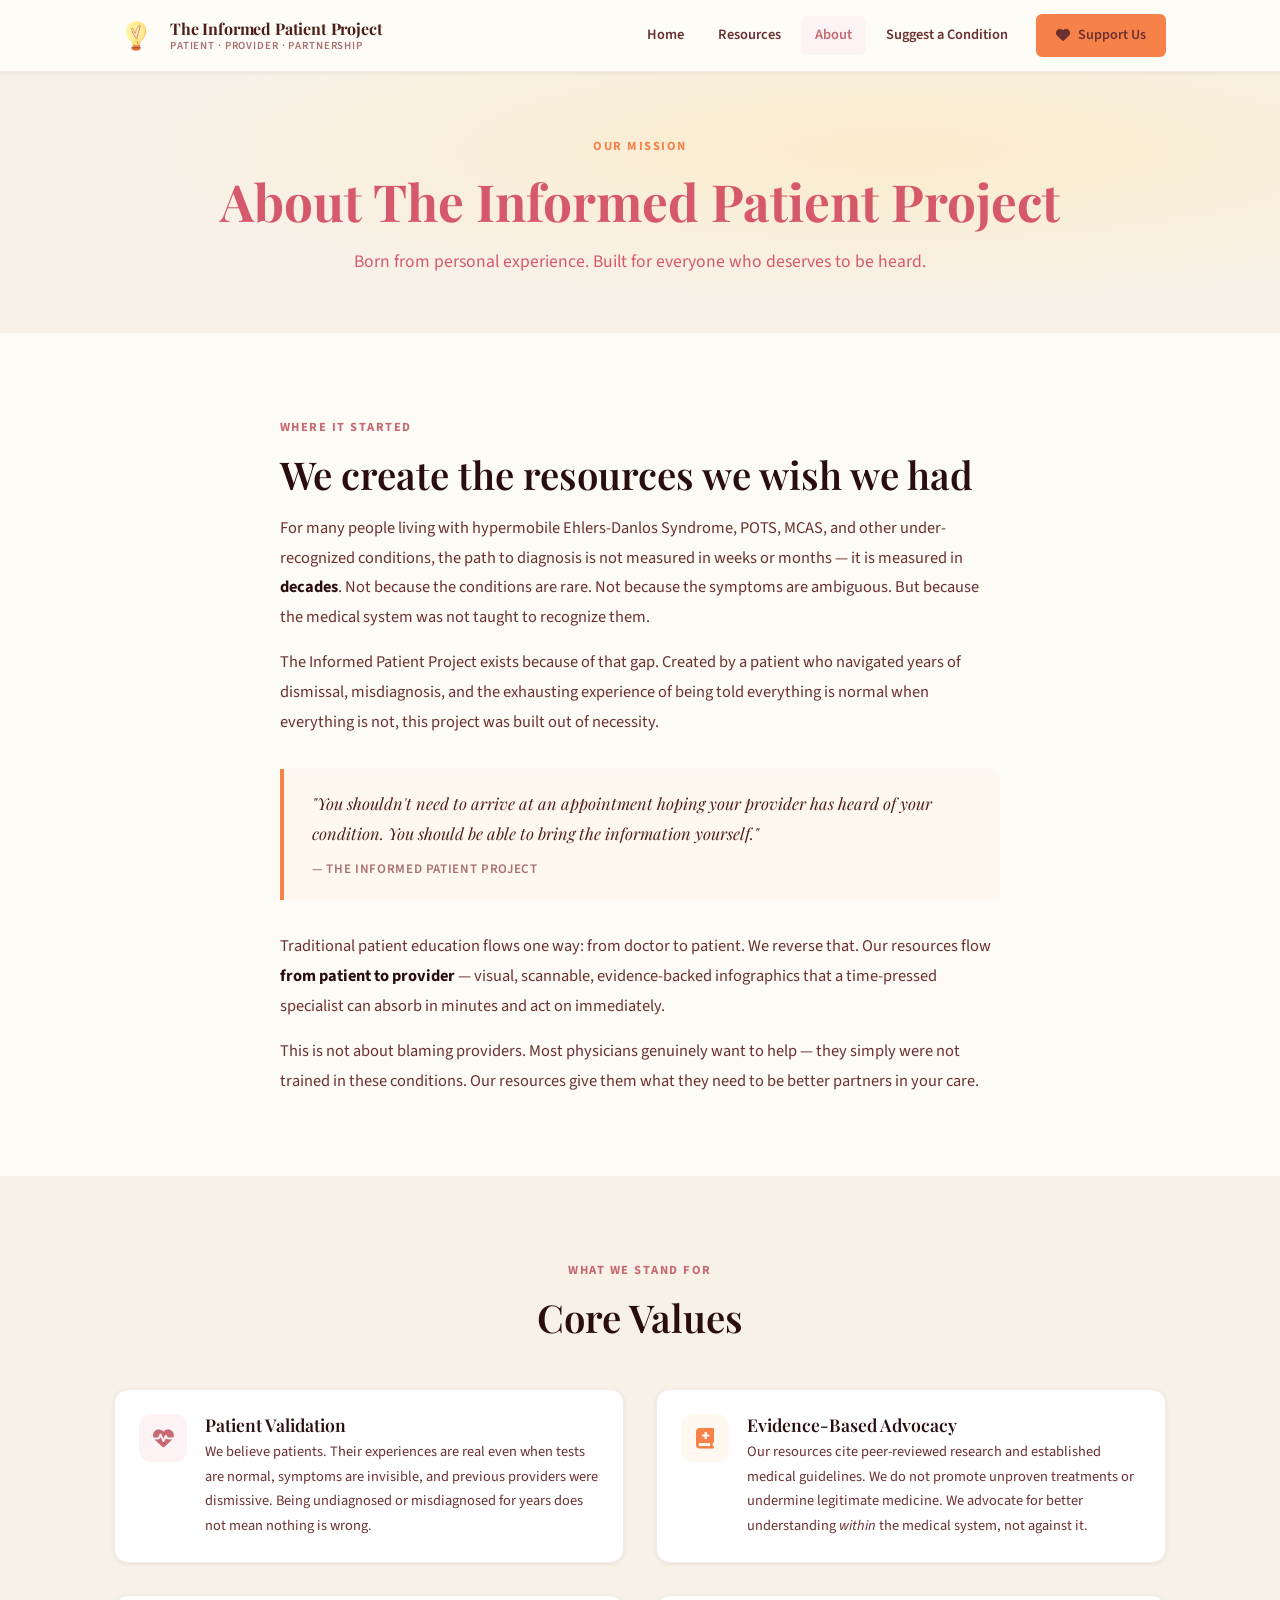
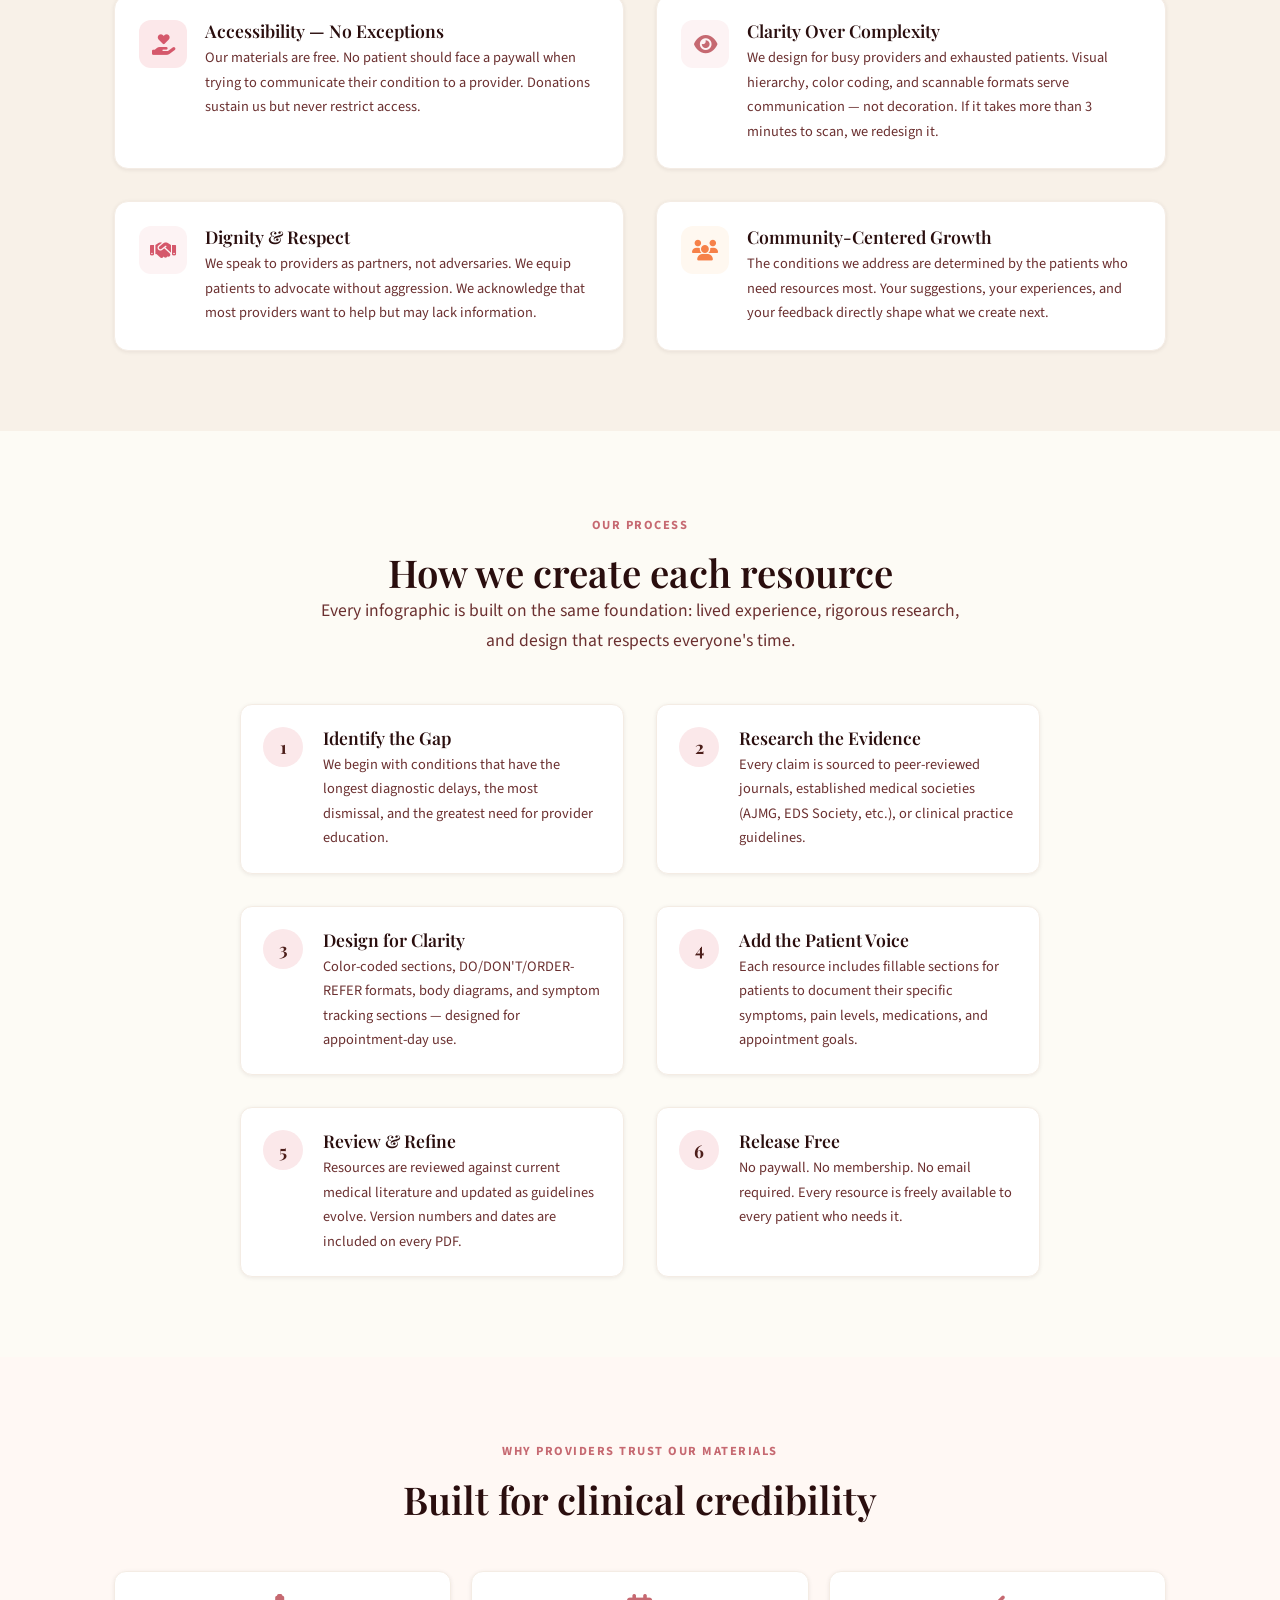
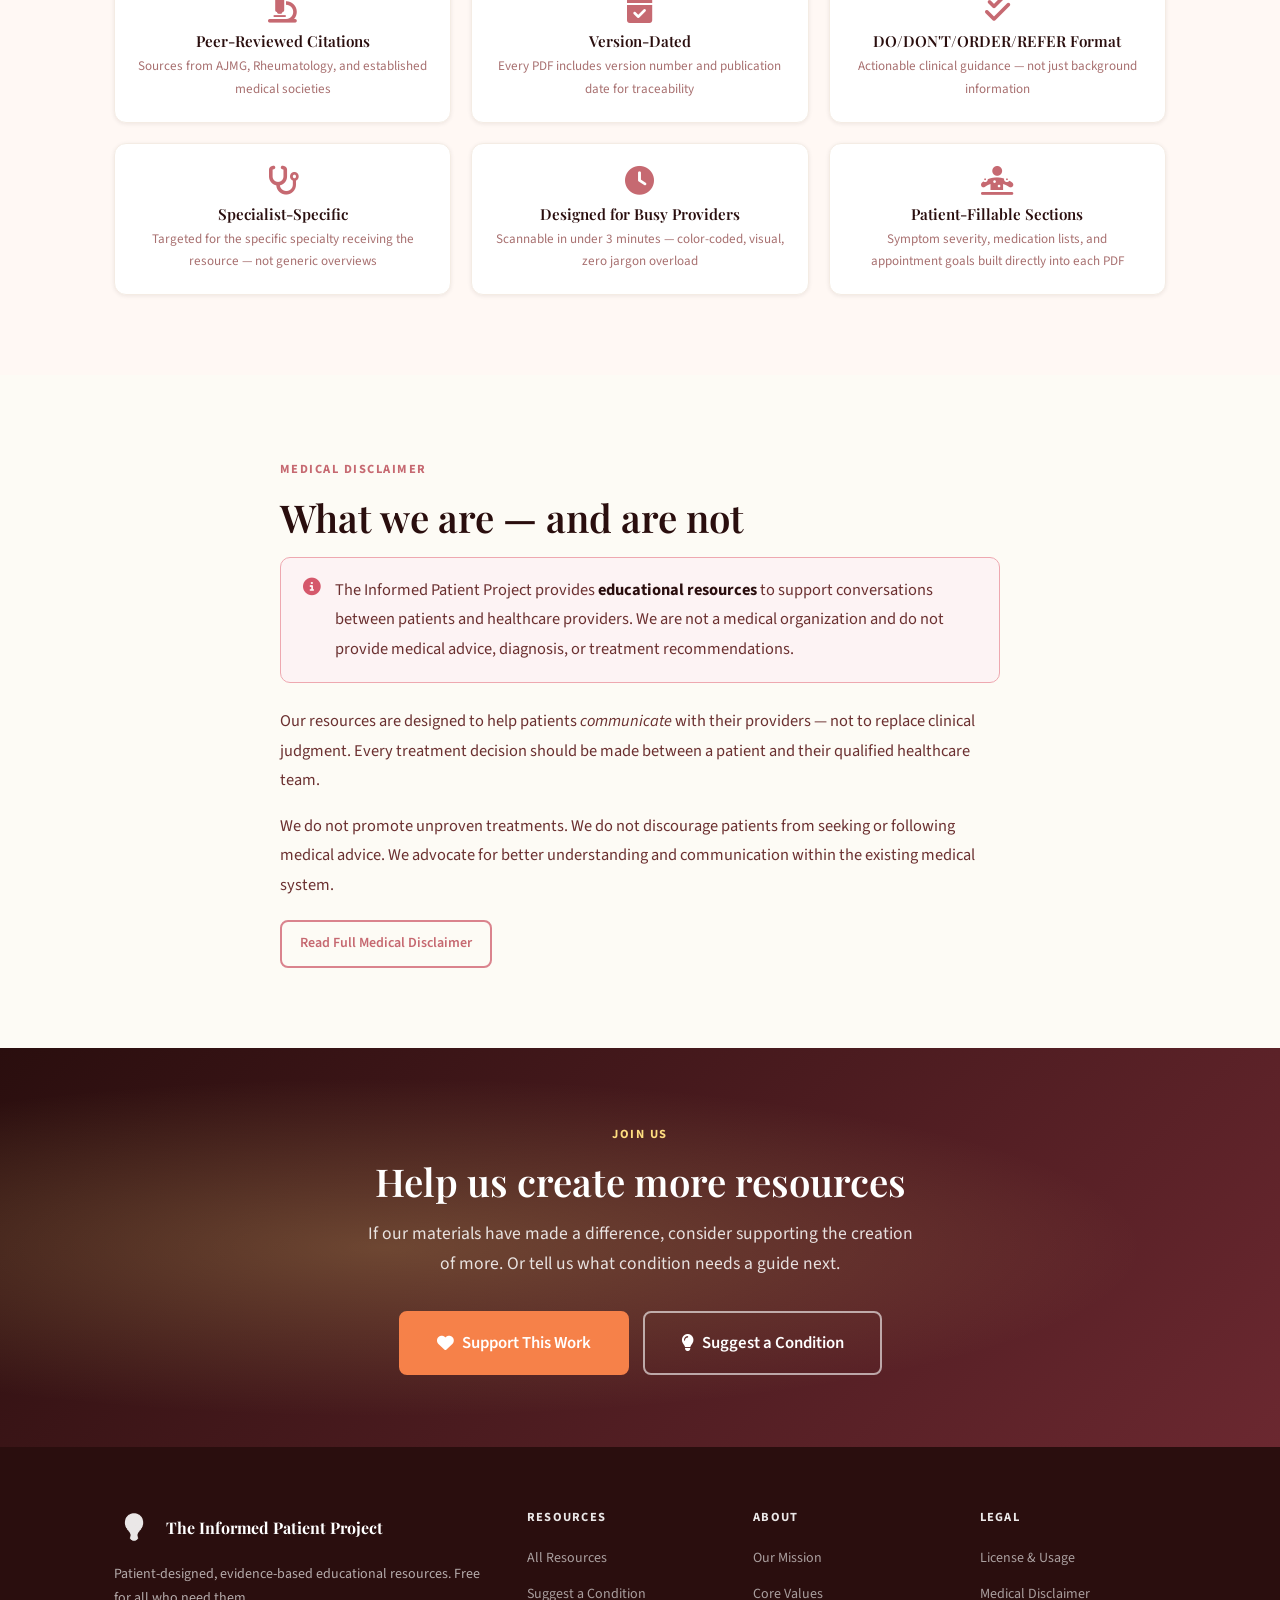
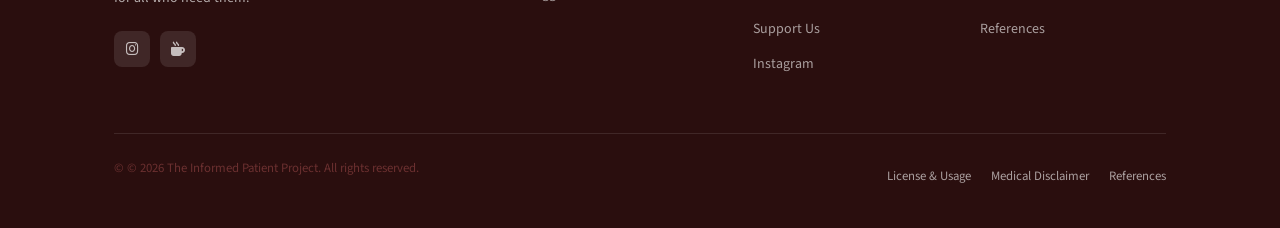
==== about.html @ 481efada "Update about.html" ====
<!DOCTYPE html>
<html lang="en">
<head>
  <meta charset="UTF-8">
  <meta name="viewport" content="width=device-width, initial-scale=1.0">
  <meta name="description" content="The Informed Patient Project was born from personal experience with medical gaslighting. Learn our mission, values, and how we create evidence-based patient advocacy resources.">
  <title>About — The Informed Patient Project</title>
  <link rel="icon" type="image/png" href="assets/images/logo.png">
  <link rel="stylesheet" href="assets/css/style.css">
  <link rel="stylesheet" href="https://cdnjs.cloudflare.com/ajax/libs/font-awesome/6.5.0/css/all.min.css">
  <style>
    .about-story {
      max-width: 720px;
      margin: 0 auto;
    }
    .about-story h2 { margin-bottom: 16px; }
    .about-story h3 {
      font-size: 1.3rem;
      color: var(--teal-700);
      margin: 36px 0 10px;
      font-family: var(--font-heading);
    }
    .about-story p { font-size: 1.025rem; line-height: 1.8; }

    .process-step {
      display: flex;
      gap: 20px;
      align-items: flex-start;
      padding: 22px;
      background: white;
      border-radius: 12px;
      border: 1px solid var(--border-soft);
      box-shadow: var(--shadow-sm);
    }
    .process-num {
      width: 40px;
      height: 40px;
      border-radius: 50%;
      background: var(--teal-100);
      color: var(--teal-700);
      font-weight: 700;
      font-family: var(--font-heading);
      font-size: 1.1rem;
      display: flex;
      align-items: center;
      justify-content: center;
      flex-shrink: 0;
    }
    .process-step h4 { margin-bottom: 4px; }
    .process-step p  { font-size: 0.9rem; margin: 0; }

    .credential-grid {
      display: grid;
      grid-template-columns: repeat(3, 1fr);
      gap: 20px;
    }
    .credential-item {
      background: white;
      border-radius: 12px;
      padding: 22px;
      border: 1px solid var(--border-soft);
      box-shadow: var(--shadow-sm);
      text-align: center;
    }
    .credential-item i {
      font-size: 1.8rem;
      color: var(--teal-500);
      margin-bottom: 10px;
    }
    .credential-item h4 { font-size: 0.95rem; margin-bottom: 4px; }
    .credential-item p  { font-size: 0.82rem; color: var(--text-light); margin: 0; }

    @media (max-width: 640px) {
      .credential-grid { grid-template-columns: 1fr 1fr; }
    }
  </style>
</head>
<body>

  <a href="#main" class="skip-link">Skip to main content</a>

  <nav class="nav" aria-label="Main navigation">
    <div class="nav-inner">
      <a href="index.html" class="nav-logo" aria-label="The Informed Patient Project — Home">
        <img src="assets/images/logo.png" alt="Informed Patient Project logo">
        <div class="nav-logo-text">
          <span class="nav-logo-title">The Informed Patient Project</span>
          <span class="nav-logo-sub">Patient · Provider · Partnership</span>
        </div>
      </a>
      <button class="nav-toggle" id="navToggle" aria-label="Toggle navigation" aria-expanded="false">
        <span></span><span></span><span></span>
      </button>
      <div class="nav-links" id="navLinks">
        <a href="index.html">Home</a>
        <a href="resources.html">Resources</a>
        <a href="about.html">About</a>
        <a href="suggest.html">Suggest a Condition</a>
        <a href="support.html" class="btn btn-warm btn-sm">
          <i class="fa-solid fa-heart"></i> Support Us
        </a>
      </div>
    </div>
  </nav>

  <main id="main">

    <!-- ── Page Hero ──────────────────────────────────────── -->
    <div class="page-hero">
      <div class="container">
        <span class="eyebrow" style="color:var(--amber-light)">Our Mission</span>
        <h1>About The Informed Patient Project</h1>
        <p>Born from personal experience. Built for everyone who deserves to be heard.</p>
      </div>
    </div>

    <!-- ── Origin Story ───────────────────────────────────── -->
    <section class="section" aria-labelledby="story-heading">
      <div class="container">
        <div class="about-story">
          <span class="eyebrow">Where It Started</span>
          <h2 id="story-heading">We create the resources we wish we had</h2>
          <p>
            For many people living with hypermobile Ehlers-Danlos Syndrome, POTS, MCAS, and other
            under-recognized conditions, the path to diagnosis is not measured in weeks or months —
            it is measured in <strong>decades</strong>. Not because the conditions are rare.
            Not because the symptoms are ambiguous. But because the medical system was not taught
            to recognize them.
          </p>
          <p>
            The Informed Patient Project exists because of that gap. Created by a patient who
            navigated years of dismissal, misdiagnosis, and the exhausting experience of
            being told everything is normal when everything is not, this project was built out
            of necessity.
          </p>

          <div class="pull-quote">
            <p>"You shouldn't need to arrive at an appointment hoping your provider has heard of your condition. You should be able to bring the information yourself."</p>
            <cite>— The Informed Patient Project</cite>
          </div>

          <p>
            Traditional patient education flows one way: from doctor to patient. We reverse that.
            Our resources flow <strong>from patient to provider</strong> — visual, scannable,
            evidence-backed infographics that a time-pressed specialist can absorb in minutes
            and act on immediately.
          </p>
          <p>
            This is not about blaming providers. Most physicians genuinely want to help —
            they simply were not trained in these conditions. Our resources give them what
            they need to be better partners in your care.
          </p>
        </div>
      </div>
    </section>

    <!-- ── Core Values ────────────────────────────────────── -->
    <section class="section section-alt" id="values" aria-labelledby="values-heading">
      <div class="container">
        <div class="section-header">
          <span class="eyebrow">What We Stand For</span>
          <h2 id="values-heading">Core Values</h2>
        </div>
        <div class="grid-2">
          <div class="value-item reveal">
            <div class="value-icon">
              <i class="fa-solid fa-heart-pulse" style="color:var(--teal-500)"></i>
            </div>
            <div>
              <h4>Patient Validation</h4>
              <p>We believe patients. Their experiences are real even when tests are normal, symptoms are invisible, and previous providers were dismissive. Being undiagnosed or misdiagnosed for years does not mean nothing is wrong.</p>
            </div>
          </div>
          <div class="value-item reveal">
            <div class="value-icon amber">
              <i class="fa-solid fa-book-medical" style="color:var(--amber)"></i>
            </div>
            <div>
              <h4>Evidence-Based Advocacy</h4>
              <p>Our resources cite peer-reviewed research and established medical guidelines. We do not promote unproven treatments or undermine legitimate medicine. We advocate for better understanding <em>within</em> the medical system, not against it.</p>
            </div>
          </div>
          <div class="value-item reveal">
            <div class="value-icon coral">
              <i class="fa-solid fa-hand-holding-heart" style="color:var(--coral)"></i>
            </div>
            <div>
              <h4>Accessibility — No Exceptions</h4>
              <p>Our materials are free. No patient should face a paywall when trying to communicate their condition to a provider. Donations sustain us but never restrict access.</p>
            </div>
          </div>
          <div class="value-item reveal">
            <div class="value-icon">
              <i class="fa-solid fa-eye" style="color:var(--teal-500)"></i>
            </div>
            <div>
              <h4>Clarity Over Complexity</h4>
              <p>We design for busy providers and exhausted patients. Visual hierarchy, color coding, and scannable formats serve communication — not decoration. If it takes more than 3 minutes to scan, we redesign it.</p>
            </div>
          </div>
          <div class="value-item reveal">
            <div class="value-icon blue">
              <i class="fa-solid fa-handshake" style="color:var(--blue-500)"></i>
            </div>
            <div>
              <h4>Dignity &amp; Respect</h4>
              <p>We speak to providers as partners, not adversaries. We equip patients to advocate without aggression. We acknowledge that most providers want to help but may lack information.</p>
            </div>
          </div>
          <div class="value-item reveal">
            <div class="value-icon amber">
              <i class="fa-solid fa-users" style="color:var(--amber)"></i>
            </div>
            <div>
              <h4>Community-Centered Growth</h4>
              <p>The conditions we address are determined by the patients who need resources most. Your suggestions, your experiences, and your feedback directly shape what we create next.</p>
            </div>
          </div>
        </div>
      </div>
    </section>

    <!-- ── How We Create ──────────────────────────────────── -->
    <section class="section" id="how-we-create" aria-labelledby="process-heading">
      <div class="container">
        <div class="section-header">
          <span class="eyebrow">Our Process</span>
          <h2 id="process-heading">How we create each resource</h2>
          <p>Every infographic is built on the same foundation: lived experience, rigorous research, and design that respects everyone's time.</p>
        </div>
        <div class="grid-2" style="max-width:800px; margin:0 auto;">
          <div class="process-step reveal">
            <div class="process-num">1</div>
            <div>
              <h4>Identify the Gap</h4>
              <p>We begin with conditions that have the longest diagnostic delays, the most dismissal, and the greatest need for provider education.</p>
            </div>
          </div>
          <div class="process-step reveal">
            <div class="process-num">2</div>
            <div>
              <h4>Research the Evidence</h4>
              <p>Every claim is sourced to peer-reviewed journals, established medical societies (AJMG, EDS Society, etc.), or clinical practice guidelines.</p>
            </div>
          </div>
          <div class="process-step reveal">
            <div class="process-num">3</div>
            <div>
              <h4>Design for Clarity</h4>
              <p>Color-coded sections, DO/DON'T/ORDER-REFER formats, body diagrams, and symptom tracking sections — designed for appointment-day use.</p>
            </div>
          </div>
          <div class="process-step reveal">
            <div class="process-num">4</div>
            <div>
              <h4>Add the Patient Voice</h4>
              <p>Each resource includes fillable sections for patients to document their specific symptoms, pain levels, medications, and appointment goals.</p>
            </div>
          </div>
          <div class="process-step reveal">
            <div class="process-num">5</div>
            <div>
              <h4>Review &amp; Refine</h4>
              <p>Resources are reviewed against current medical literature and updated as guidelines evolve. Version numbers and dates are included on every PDF.</p>
            </div>
          </div>
          <div class="process-step reveal">
            <div class="process-num">6</div>
            <div>
              <h4>Release Free</h4>
              <p>No paywall. No membership. No email required. Every resource is freely available to every patient who needs it.</p>
            </div>
          </div>
        </div>
      </div>
    </section>

    <!-- ── Credential Strip ───────────────────────────────── -->
    <section class="section section-teal" aria-labelledby="credentials-heading">
      <div class="container">
        <div class="section-header">
          <span class="eyebrow">Why Providers Trust Our Materials</span>
          <h2 id="credentials-heading">Built for clinical credibility</h2>
        </div>
        <div class="credential-grid">
          <div class="credential-item reveal">
            <i class="fa-solid fa-microscope"></i>
            <h4>Peer-Reviewed Citations</h4>
            <p>Sources from AJMG, Rheumatology, and established medical societies</p>
          </div>
          <div class="credential-item reveal">
            <i class="fa-solid fa-calendar-check"></i>
            <h4>Version-Dated</h4>
            <p>Every PDF includes version number and publication date for traceability</p>
          </div>
          <div class="credential-item reveal">
            <i class="fa-solid fa-check-double"></i>
            <h4>DO/DON'T/ORDER/REFER Format</h4>
            <p>Actionable clinical guidance — not just background information</p>
          </div>
          <div class="credential-item reveal">
            <i class="fa-solid fa-stethoscope"></i>
            <h4>Specialist-Specific</h4>
            <p>Targeted for the specific specialty receiving the resource — not generic overviews</p>
          </div>
          <div class="credential-item reveal">
            <i class="fa-solid fa-clock"></i>
            <h4>Designed for Busy Providers</h4>
            <p>Scannable in under 3 minutes — color-coded, visual, zero jargon overload</p>
          </div>
          <div class="credential-item reveal">
            <i class="fa-solid fa-person-dots-from-line"></i>
            <h4>Patient-Fillable Sections</h4>
            <p>Symptom severity, medication lists, and appointment goals built directly into each PDF</p>
          </div>
        </div>
      </div>
    </section>

    <!-- ── What We Are Not ────────────────────────────────── -->
    <section class="section" aria-labelledby="disclaimer-heading">
      <div class="container">
        <div class="about-story">
          <span class="eyebrow">Medical Disclaimer</span>
          <h2 id="disclaimer-heading">What we are — and are not</h2>
          <div class="info-box teal" style="margin-bottom:24px;">
            <i class="fa-solid fa-circle-info"></i>
            <p>The Informed Patient Project provides <strong>educational resources</strong> to support conversations between patients and healthcare providers. We are not a medical organization and do not provide medical advice, diagnosis, or treatment recommendations.</p>
          </div>
          <p>Our resources are designed to help patients <em>communicate</em> with their providers — not to replace clinical judgment. Every treatment decision should be made between a patient and their qualified healthcare team.</p>
          <p>We do not promote unproven treatments. We do not discourage patients from seeking or following medical advice. We advocate for better understanding and communication within the existing medical system.</p>
          <p style="margin-top: 20px;">
            <a href="license.html#disclaimer" class="btn btn-secondary btn-sm">Read Full Medical Disclaimer</a>
          </p>
        </div>
      </div>
    </section>

    <!-- ── CTA ────────────────────────────────────────────── -->
    <section class="cta-banner" aria-labelledby="about-cta-heading">
      <div class="container">
        <span class="eyebrow" style="color:var(--amber-light)">Join Us</span>
        <h2 id="about-cta-heading">Help us create more resources</h2>
        <p>If our materials have made a difference, consider supporting the creation of more. Or tell us what condition needs a guide next.</p>
        <div class="cta-btns">
          <a href="support.html" class="btn btn-warm btn-lg">
            <i class="fa-solid fa-heart"></i> Support This Work
          </a>
          <a href="suggest.html" class="btn btn-ghost btn-lg">
            <i class="fa-solid fa-lightbulb"></i> Suggest a Condition
          </a>
        </div>
      </div>
    </section>

  </main>

  <footer class="footer">
    <div class="container">
      <div class="footer-grid">
        <div class="footer-brand">
          <div class="footer-logo">
            <img src="assets/images/logo.png" alt="Informed Patient Project logo">
            <span class="footer-logo-text">The Informed Patient Project</span>
          </div>
          <p>Patient-designed, evidence-based educational resources. Free for all who need them.</p>
          <div class="footer-social">
            <a href="https://instagram.com/informedpatientproject" target="_blank" rel="noopener noreferrer" aria-label="Instagram"><i class="fa-brands fa-instagram"></i></a>
            <a href="https://ko-fi.com/informedpatientproject" target="_blank" rel="noopener noreferrer" aria-label="Ko-fi"><i class="fa-solid fa-mug-hot"></i></a>
          </div>
        </div>
        <div class="footer-col">
          <h5>Resources</h5>
          <ul>
            <li><a href="resources.html">All Resources</a></li>
            <li><a href="suggest.html">Suggest a Condition</a></li>
          </ul>
        </div>
        <div class="footer-col">
          <h5>About</h5>
          <ul>
            <li><a href="about.html">Our Mission</a></li>
            <li><a href="about.html#values">Core Values</a></li>
            <li><a href="support.html">Support Us</a></li>
            <li><a href="https://instagram.com/informedpatientproject">Instagram</a></li>
          </ul>
        </div>
        <div class="footer-col">
          <h5>Legal</h5>
          <ul>
            <li><a href="license.html">License &amp; Usage</a></li>
            <li><a href="license.html#disclaimer">Medical Disclaimer</a></li>
          <li><a href="references.html">References</a></li>
          </ul>
        </div>
      </div>
      <div class="footer-bottom">
        <p>&copy; © 2026 The Informed Patient Project. All rights reserved.</p>
        <div class="footer-bottom-links">
          <a href="license.html">License &amp; Usage</a>
          <a href="license.html#disclaimer">Medical Disclaimer</a>
        <a href="references.html">References</a>
        </div>
      </div>
    </div>
  </footer>

  <script>document.getElementById('year').textContent = new Date().getFullYear();</script>
  <script src="assets/js/main.js"></script>
</body>
</html>
---- assets/css/style.css ----
/* ============================================================
   THE INFORMED PATIENT PROJECT — Main Stylesheet
   Color System: Warm Rose · Gold · Orange — all from logo
   ============================================================ */

/* ── Google Fonts ─────────────────────────────────────────── */
@import url('https://fonts.googleapis.com/css2?family=Playfair+Display:ital,wght@0,400;0,600;0,700;1,400&family=Lato:wght@300;400;700&family=Source+Sans+3:wght@300;400;600&display=swap');

/* ── CSS Custom Properties ────────────────────────────────── */
:root {
  /* Dark anchor — deep warm maroon-brown (hero, footer, stats) */
  --teal-900: #2a0e0e;
  --teal-700: #4d1e1a;
  --teal-500: #c66971;   /* rose — primary interactive */
  --teal-400: #da838d;   /* rose mid */
  --teal-200: #f0bfc4;
  --teal-100: #fbe8ea;
  --teal-50:  #fdf3f4;

  /* Rose/Coral scale (logo heart — primary brand) */
  --blue-700: #c66971;
  --blue-500: #d5586b;
  --blue-200: #eea8b0;
  --blue-100: #fbe8ea;
  --blue-50:  #fdf3f4;

  /* Gold / Orange (logo bulb & base) */
  --amber:       #f68149;   /* warm orange — bold CTA */
  --amber-light: #ffde80;   /* bright gold glow */
  --coral:       #d5586b;   /* rose — secondary accent */
  --coral-light: #db949a;   /* soft rose */

  /* Neutrals — warm gold-tinted */
  --cream:       #fdfbf5;
  --warm-gray:   #f8f1e8;
  --border:      #ecddd4;
  --border-soft: #f4ece4;

  /* Text — warm deep burgundy-brown */
  --text-dark:   #2a0e0e;
  --text-medium: #6b3030;
  --text-light:  #a87070;
  --text-white:  #ffffff;

  /* Typography */
  --font-heading: 'Playfair Display', Georgia, serif;
  --font-body:    'Source Sans 3', 'Lato', system-ui, sans-serif;

  /* Spacing */
  --nav-height: 72px;
  --section-pad: 80px;
  --card-radius: 14px;
  --btn-radius:  8px;

  /* Shadows — warm rose-tinted */
  --shadow-sm: 0 1px 4px rgba(42,14,14,0.08);
  --shadow-md: 0 4px 16px rgba(42,14,14,0.11);
  --shadow-lg: 0 8px 32px rgba(42,14,14,0.16);

  /* Transitions */
  --trans: 0.2s ease;
}

/* ── Reset & Base ─────────────────────────────────────────── */
*, *::before, *::after { box-sizing: border-box; margin: 0; padding: 0; }

html { scroll-behavior: smooth; font-size: 16px; }

body {
  font-family: var(--font-body);
  background: var(--cream);
  color: var(--text-dark);
  line-height: 1.7;
  -webkit-font-smoothing: antialiased;
}

img { max-width: 100%; display: block; }
a  { color: var(--teal-500); text-decoration: none; transition: color var(--trans); }
a:hover { color: var(--teal-700); }

ul, ol { list-style: none; }

/* ── Typography ───────────────────────────────────────────── */
h1, h2, h3, h4 {
  font-family: var(--font-heading);
  color: var(--text-dark);
  line-height: 1.25;
}
h1 { font-size: clamp(2rem, 5vw, 3.2rem); font-weight: 700; }
h2 { font-size: clamp(1.6rem, 3.5vw, 2.4rem); font-weight: 600; }
h3 { font-size: clamp(1.2rem, 2.5vw, 1.6rem); font-weight: 600; }
h4 { font-size: 1.1rem; font-weight: 600; }

p { margin-bottom: 1rem; color: var(--text-medium); }
p:last-child { margin-bottom: 0; }

strong { color: var(--text-dark); font-weight: 700; }

/* ── Layout Helpers ───────────────────────────────────────── */
.container {
  max-width: 1100px;
  margin: 0 auto;
  padding: 0 24px;
}

.section { padding: var(--section-pad) 0; }
.section-alt { background: var(--warm-gray); }
.section-teal { background: #fff8f4; }

.section-header {
  text-align: center;
  max-width: 640px;
  margin: 0 auto 48px;
}
.section-header p { font-size: 1.1rem; }

.grid-2 { display: grid; grid-template-columns: 1fr 1fr; gap: 32px; }
.grid-3 { display: grid; grid-template-columns: repeat(3, 1fr); gap: 28px; }
.grid-4 { display: grid; grid-template-columns: repeat(4, 1fr); gap: 24px; }

/* ── Eyebrow Labels ───────────────────────────────────────── */
.eyebrow {
  display: inline-block;
  font-size: 0.78rem;
  font-weight: 700;
  letter-spacing: 0.12em;
  text-transform: uppercase;
  color: #c66971;
  margin-bottom: 12px;
}
.eyebrow-coral { color: var(--coral); }

/* ── Buttons ──────────────────────────────────────────────── */
.btn {
  display: inline-flex;
  align-items: center;
  gap: 8px;
  padding: 13px 28px;
  border-radius: var(--btn-radius);
  font-family: var(--font-body);
  font-size: 0.95rem;
  font-weight: 600;
  cursor: pointer;
  border: 2px solid transparent;
  transition: all var(--trans);
  text-decoration: none;
  white-space: nowrap;
}

.btn-primary {
  background: #c66971;
  color: var(--text-white);
  border-color: #c66971;
}
.btn-primary:hover {
  background: #b05560;
  border-color: #b05560;
  color: var(--text-white);
  transform: translateY(-1px);
  box-shadow: var(--shadow-md);
}

.btn-secondary {
  background: transparent;
  color: #c66971;
  border-color: #da838d;
}
.btn-secondary:hover {
  background: #fdf3f4;
  color: #b05560;
  border-color: #c66971;
}

.btn-warm {
  background: #f68149;
  color: var(--text-white);
  border-color: #f68149;
}
.btn-warm:hover {
  background: #e06a30;
  border-color: #e06a30;
  color: var(--text-white);
  transform: translateY(-1px);
  box-shadow: var(--shadow-md);
}

.btn-coral {
  background: var(--coral);
  color: var(--text-white);
  border-color: var(--coral);
}
.btn-coral:hover {
  background: #b06870;
  border-color: #b06870;
  color: var(--text-white);
  transform: translateY(-1px);
}

.btn-ghost {
  background: transparent;
  color: var(--text-white);
  border-color: rgba(255,255,255,0.6);
}
.btn-ghost:hover {
  background: rgba(255,255,255,0.15);
  border-color: white;
  color: white;
}

.btn-outline-white {
  background: white;
  color: var(--teal-700);
  border-color: white;
}
.btn-outline-white:hover {
  background: var(--teal-50);
  color: var(--teal-900);
}

.btn-sm { padding: 9px 18px; font-size: 0.875rem; }
.btn-lg { padding: 16px 36px; font-size: 1.05rem; }

/* ── Navigation ───────────────────────────────────────────── */
.nav {
  position: sticky;
  top: 0;
  z-index: 100;
  background: rgba(253, 252, 247, 0.96);
  backdrop-filter: blur(12px);
  border-bottom: 1px solid var(--border-soft);
  box-shadow: var(--shadow-sm);
  height: var(--nav-height);
}

.nav-inner {
  display: flex;
  align-items: center;
  justify-content: space-between;
  height: 100%;
  max-width: 1100px;
  margin: 0 auto;
  padding: 0 24px;
}

.nav-logo {
  display: flex;
  align-items: center;
  gap: 12px;
  text-decoration: none;
}
.nav-logo img {
  height: 44px;
  width: auto;
}
.nav-logo-text {
  display: flex;
  flex-direction: column;
  line-height: 1.2;
}
.nav-logo-title {
  font-family: var(--font-heading);
  font-size: 1rem;
  font-weight: 700;
  color: #4d1e1a;
  letter-spacing: -0.01em;
}
.nav-logo-sub {
  font-size: 0.68rem;
  font-weight: 600;
  letter-spacing: 0.08em;
  text-transform: uppercase;
  color: var(--text-light);
}

.nav-links {
  display: flex;
  align-items: center;
  gap: 6px;
}
.nav-links a {
  padding: 7px 14px;
  border-radius: 6px;
  font-size: 0.9rem;
  font-weight: 600;
  color: var(--text-medium);
  transition: all var(--trans);
}
.nav-links a:hover,
.nav-links a.active {
  color: #c66971;
  background: #fdf3f4;
}
.nav-links .btn {
  margin-left: 8px;
  padding: 8px 18px;
  font-size: 0.875rem;
}

.nav-toggle {
  display: none;
  flex-direction: column;
  gap: 5px;
  cursor: pointer;
  padding: 6px;
  border: none;
  background: none;
}
.nav-toggle span {
  display: block;
  width: 24px;
  height: 2px;
  background: var(--text-dark);
  border-radius: 2px;
  transition: all var(--trans);
}

/* ── Hero ─────────────────────────────────────────────────── */
.hero {
  background: linear-gradient(135deg, #2a0e0e 0%, #4d1e1a 45%, #7a2e28 100%);
  position: relative;
  overflow: hidden;
  padding: 100px 0 90px;
  color: white;
}

.hero::before {
  content: '';
  position: absolute;
  inset: 0;
  background:
    radial-gradient(ellipse at 78% 18%, rgba(255,222,128,0.30) 0%, transparent 52%),
    radial-gradient(ellipse at 15% 78%, rgba(246,129,73,0.18) 0%, transparent 50%);
  pointer-events: none;
}

.hero-inner {
  position: relative;
  z-index: 1;
  display: grid;
  grid-template-columns: 1fr 1fr;
  gap: 60px;
  align-items: center;
  max-width: 1100px;
  margin: 0 auto;
  padding: 0 24px;
}

.hero-content .eyebrow { color: var(--amber-light); }

.hero-content h1 {
  color: white;
  margin-bottom: 20px;
}
.hero-content h1 em {
  font-style: italic;
  color: var(--amber-light);
}

.hero-content p {
  color: rgba(255,255,255,0.88);
  font-size: 1.15rem;
  margin-bottom: 32px;
}

.hero-btns {
  display: flex;
  gap: 14px;
  flex-wrap: wrap;
}

.hero-visual {
  display: flex;
  justify-content: center;
  align-items: center;
}

.hero-card {
  background: rgba(255,255,255,0.1);
  backdrop-filter: blur(16px);
  border: 1px solid rgba(255,255,255,0.2);
  border-radius: 18px;
  padding: 32px;
  max-width: 340px;
  width: 100%;
}

.hero-card-stat {
  display: flex;
  align-items: baseline;
  gap: 8px;
  margin-bottom: 8px;
}
.hero-card-stat .big-num {
  font-family: var(--font-heading);
  font-size: 3.5rem;
  font-weight: 700;
  color: var(--amber-light);
  line-height: 1;
}
.hero-card-stat .unit {
  font-size: 1.4rem;
  color: rgba(255,255,255,0.7);
}
.hero-card p {
  color: rgba(255,255,255,0.85);
  font-size: 0.95rem;
  margin-bottom: 20px;
}
.hero-card-divider {
  border: none;
  border-top: 1px solid rgba(255,255,255,0.2);
  margin: 20px 0;
}

.hero-card-row {
  display: flex;
  align-items: center;
  gap: 10px;
  margin-bottom: 10px;
}
.hero-card-row:last-child { margin-bottom: 0; }
.hero-card-icon {
  width: 32px;
  height: 32px;
  border-radius: 50%;
  background: rgba(255,255,255,0.15);
  display: flex;
  align-items: center;
  justify-content: center;
  font-size: 0.9rem;
  flex-shrink: 0;
}
.hero-card-row span {
  color: rgba(255,255,255,0.85);
  font-size: 0.875rem;
}

/* ── Page Hero (inner pages) ──────────────────────────────── */
.page-hero {
  background: #f8f1e8;
  padding: 60px 0 56px;
  text-align: center;
  position: relative;
  overflow: hidden;
}
.page-hero::before {
  content: '';
  position: absolute;
  inset: 0;
  background: radial-gradient(ellipse at 70% 30%, rgba(255,222,128,0.28) 0%, transparent 60%);
  pointer-events: none;
}
.page-hero .container { position: relative; z-index: 1; }
.page-hero h1 { color: #d5586b; margin-bottom: 14px; }
.page-hero p  { color: #d5586b; font-size: 1.1rem; max-width: 580px; margin: 0 auto; }
.page-hero .eyebrow { color: #f68149 !important; }

.page-hero h1 { 
  color: #d5586b; 
  margin-bottom: 14px; 
}

.page-hero p { 
  color: #d5586b; 
  font-size: 1.1rem; 
  max-width: 580px; 
  margin: 0 auto; 
}

.page-hero .eyebrow {
  color: #f68149 !important;
}
/* ── Cards ────────────────────────────────────────────────── */
.card {
  background: white;
  border-radius: var(--card-radius);
  box-shadow: var(--shadow-sm);
  border: 1px solid var(--border-soft);
  overflow: hidden;
  transition: transform var(--trans), box-shadow var(--trans);
}
.card:hover {
  transform: translateY(-3px);
  box-shadow: var(--shadow-md);
}

.card-body { padding: 28px; }
.card-footer {
  padding: 16px 28px;
  background: var(--warm-gray);
  border-top: 1px solid var(--border-soft);
}

/* ── PDF Resource Cards ───────────────────────────────────── */
.resource-card {
  background: white;
  border-radius: var(--card-radius);
  box-shadow: var(--shadow-sm);
  border: 1px solid var(--border-soft);
  border-top: 4px solid #d5586b;
  overflow: hidden;
  transition: transform var(--trans), box-shadow var(--trans);
  display: flex;
  flex-direction: column;
}
.resource-card:hover {
  transform: translateY(-3px);
  box-shadow: var(--shadow-md);
}
.resource-card.coral-top { border-top-color: var(--coral); }
.resource-card.amber-top { border-top-color: var(--amber); }
.resource-card.blue-top  { border-top-color: var(--blue-500); }

.resource-card-body { padding: 24px; flex: 1; }
.resource-card-footer { padding: 16px 24px; background: var(--warm-gray); border-top: 1px solid var(--border-soft); }

.resource-tags {
  display: flex;
  gap: 6px;
  flex-wrap: wrap;
  margin-bottom: 12px;
}
.tag {
  display: inline-block;
  padding: 3px 10px;
  border-radius: 20px;
  font-size: 0.72rem;
  font-weight: 700;
  letter-spacing: 0.05em;
  text-transform: uppercase;
}
.tag-teal    { background: #fbe8ea; color: #b05560; }
.tag-coral   { background: #fce8ea; color: #9d4f57; }
.tag-amber   { background: #fdf2d8; color: #8c6010; }
.tag-blue    { background: var(--blue-100); color: var(--blue-700); }
.tag-gray    { background: var(--warm-gray); color: var(--text-medium); }

.resource-card h3 { font-size: 1.15rem; margin-bottom: 8px; }
.resource-card p  { font-size: 0.9rem; color: var(--text-medium); }

.resource-audience {
  display: flex;
  align-items: center;
  gap: 6px;
  font-size: 0.82rem;
  color: var(--text-light);
  margin-top: 12px;
}
.resource-audience i { color: var(--teal-400); }

.resource-card-footer {
  display: flex;
  align-items: center;
  justify-content: space-between;
}
.download-btn {
  display: inline-flex;
  align-items: center;
  gap: 6px;
  padding: 8px 18px;
  background: #d5586b;
  color: white;
  border-radius: 6px;
  font-size: 0.875rem;
  font-weight: 600;
  cursor: pointer;
  border: none;
  transition: all var(--trans);
}
.download-btn:hover {
  background: #c04458;
  color: white;
  transform: translateY(-1px);
}
.download-btn i { font-size: 0.9rem; }

.free-badge {
  font-size: 0.78rem;
  font-weight: 700;
  color: #c66971;
  display: flex;
  align-items: center;
  gap: 4px;
}

/* ── How It Works ─────────────────────────────────────────── */
.step-card {
  text-align: center;
  padding: 36px 28px;
  background: white;
  border-radius: var(--card-radius);
  box-shadow: var(--shadow-sm);
  border: 1px solid var(--border-soft);
  position: relative;
}

.step-number {
  display: inline-flex;
  align-items: center;
  justify-content: center;
  width: 56px;
  height: 56px;
  border-radius: 50%;
  background: linear-gradient(135deg, #f68149, #d5586b);
  color: white;
  font-family: var(--font-heading);
  font-size: 1.4rem;
  font-weight: 700;
  margin: 0 auto 20px;
  box-shadow: 0 4px 14px rgba(213,88,107,0.36);
}

.step-card h3 { margin-bottom: 10px; }
.step-card p  { font-size: 0.925rem; }

/* ── Values ───────────────────────────────────────────────── */
.value-item {
  display: flex;
  gap: 18px;
  align-items: flex-start;
  padding: 24px;
  background: white;
  border-radius: var(--card-radius);
  border: 1px solid var(--border-soft);
  box-shadow: var(--shadow-sm);
}
.value-icon {
  width: 48px;
  height: 48px;
  border-radius: 12px;
  background: #fdf3f4;
  display: flex;
  align-items: center;
  justify-content: center;
  font-size: 1.3rem;
  flex-shrink: 0;
}
.value-icon.amber { background: #fff8f0; }
.value-icon.coral { background: #fce8ea; }
.value-icon.blue  { background: #fdf3f4; }

.value-item h4 { margin-bottom: 4px; }
.value-item p  { font-size: 0.9rem; margin: 0; }

/* ── CTA Banner ───────────────────────────────────────────── */
.cta-banner {
  background: linear-gradient(135deg, #2a0e0e 0%, #6b2830 100%);
  padding: 72px 0;
  text-align: center;
  position: relative;
  overflow: hidden;
}
.cta-banner::before {
  content: '';
  position: absolute;
  inset: 0;
  background: radial-gradient(ellipse at 30% 50%, rgba(255,222,128,0.24) 0%, transparent 60%);
  pointer-events: none;
}
.cta-banner .container { position: relative; z-index: 1; }
.cta-banner h2 { color: white; margin-bottom: 14px; }
.cta-banner p  { color: rgba(255,255,255,0.85); font-size: 1.1rem; margin-bottom: 32px; max-width: 560px; margin-left: auto; margin-right: auto; }
.cta-btns { display: flex; gap: 14px; justify-content: center; flex-wrap: wrap; }

/* ── Donation Section ─────────────────────────────────────── */
.donate-grid {
  display: grid;
  grid-template-columns: repeat(3, 1fr);
  gap: 24px;
  margin-bottom: 40px;
}

.donate-card {
  background: white;
  border-radius: var(--card-radius);
  padding: 32px 24px;
  text-align: center;
  border: 2px solid var(--border-soft);
  box-shadow: var(--shadow-sm);
  transition: all var(--trans);
}
.donate-card:hover {
  border-color: #d5586b;
  box-shadow: var(--shadow-md);
  transform: translateY(-3px);
}
.donate-card.featured {
  border-color: #d5586b;
  background: #fdf3f4;
}

.donate-icon {
  width: 60px;
  height: 60px;
  border-radius: 50%;
  margin: 0 auto 18px;
  display: flex;
  align-items: center;
  justify-content: center;
  font-size: 1.5rem;
}
.donate-icon.teal  { background: var(--teal-100); }
.donate-icon.amber { background: #fdf2d8; }
.donate-icon.coral { background: #fce8ea; }

.donate-card h3 { font-size: 1.2rem; margin-bottom: 8px; }
.donate-card p  { font-size: 0.9rem; color: var(--text-medium); margin-bottom: 20px; }
.donate-card .btn { width: 100%; justify-content: center; }

/* ── Forms ────────────────────────────────────────────────── */
.form-section { max-width: 680px; margin: 0 auto; }

.form-group { margin-bottom: 22px; }
.form-row    { display: grid; grid-template-columns: 1fr 1fr; gap: 20px; }

label {
  display: block;
  font-weight: 600;
  font-size: 0.9rem;
  color: var(--text-dark);
  margin-bottom: 6px;
}
label .req { color: var(--coral); margin-left: 2px; }
label .opt { color: var(--text-light); font-weight: 400; font-size: 0.82rem; margin-left: 4px; }

input[type="text"],
input[type="email"],
select,
textarea {
  width: 100%;
  padding: 12px 16px;
  border: 1.5px solid var(--border);
  border-radius: 8px;
  font-family: var(--font-body);
  font-size: 0.95rem;
  color: var(--text-dark);
  background: white;
  transition: border-color var(--trans), box-shadow var(--trans);
  outline: none;
}
input:focus, select:focus, textarea:focus {
  border-color: #d5586b;
  box-shadow: 0 0 0 3px rgba(213,88,107,0.14);
}
textarea { resize: vertical; min-height: 120px; }
.form-hint { font-size: 0.82rem; color: var(--text-light); margin-top: 5px; }

.form-card {
  background: white;
  border-radius: var(--card-radius);
  padding: 40px;
  box-shadow: var(--shadow-md);
  border: 1px solid var(--border-soft);
}

.form-success {
  display: none;
  text-align: center;
  padding: 40px;
}
.form-success .success-icon {
  font-size: 3rem;
  margin-bottom: 16px;
  color: var(--teal-500);
}

/* ── Checkbox & Radio ─────────────────────────────────────── */
.check-group {
  display: flex;
  flex-direction: column;
  gap: 10px;
}
.check-item {
  display: flex;
  align-items: center;
  gap: 10px;
  cursor: pointer;
  font-size: 0.9rem;
  color: var(--text-medium);
}
.check-item input[type="checkbox"],
.check-item input[type="radio"] {
  width: auto;
  accent-color: var(--amber);
  width: 16px;
  height: 16px;
  cursor: pointer;
}

/* ── Condition Suggestion Form ────────────────────────────── */
.condition-card {
  background: var(--teal-50);
  border: 1px solid var(--teal-200);
  border-radius: var(--card-radius);
  padding: 20px 24px;
  margin-bottom: 16px;
}
.condition-card h4 { color: var(--teal-700); margin-bottom: 4px; }
.condition-card p  { font-size: 0.875rem; margin: 0; }

/* ── Info Boxes ───────────────────────────────────────────── */
.info-box {
  border-radius: 10px;
  padding: 18px 22px;
  display: flex;
  gap: 14px;
  align-items: flex-start;
}
.info-box i { font-size: 1.1rem; margin-top: 2px; flex-shrink: 0; }
.info-box p { font-size: 0.9rem; margin: 0; }
.info-box.teal  { background: #fdf3f4; border: 1px solid #eea8b0; color: #4d1e1a; }
.info-box.amber { background: #fff8f0; border: 1px solid #fecba0; color: #7a3a18; }
.info-box.coral { background: #fce8ea; border: 1px solid #e8b0b6; color: #7a3840; }
.info-box.teal  i { color: #d5586b; }
.info-box.amber i { color: #f68149; }
.info-box.coral i { color: #c66971; }

/* ── Stats Strip ──────────────────────────────────────────── */
.stats-strip {
  background: #2a0e0e;
  padding: 48px 0;
}
.stats-grid {
  display: grid;
  grid-template-columns: repeat(4, 1fr);
  gap: 24px;
  text-align: center;
}
.stat-item {}
.stat-num {
  font-family: var(--font-heading);
  font-size: 2.6rem;
  font-weight: 700;
  color: var(--amber-light);
  display: block;
  line-height: 1;
  margin-bottom: 6px;
}
.stat-label {
  font-size: 0.875rem;
  color: rgba(255,255,255,0.75);
  font-weight: 300;
}

/* ── Mission Blurb ────────────────────────────────────────── */
.mission-block {
  display: grid;
  grid-template-columns: 1fr 1fr;
  gap: 60px;
  align-items: center;
}
.mission-block.reverse { direction: rtl; }
.mission-block.reverse > * { direction: ltr; }

.mission-visual {
  background: linear-gradient(135deg, #fbe8ea, #fdf3f4);
  border-radius: 18px;
  padding: 48px;
  text-align: center;
  position: relative;
  overflow: hidden;
}
.mission-visual::before {
  content: '';
  position: absolute;
  bottom: -20px;
  right: -20px;
  width: 140px;
  height: 140px;
  border-radius: 50%;
  background: rgba(246,129,73,0.12);
}
.mission-visual-icon {
  font-size: 4rem;
  margin-bottom: 16px;
}
.mission-visual h3 {
  color: #c66971;
  margin-bottom: 8px;
}
.mission-visual p {
  font-size: 0.9rem;
  color: #c66971;
}

/* ── Quote Block ──────────────────────────────────────────── */
.pull-quote {
  border-left: 4px solid #f68149;
  padding: 20px 28px;
  background: #fff8f0;
  border-radius: 0 10px 10px 0;
  margin: 32px 0;
}
.pull-quote p {
  font-family: var(--font-heading);
  font-size: 1.2rem;
  font-style: italic;
  color: #4d1e1a;
  margin: 0;
  line-height: 1.6;
}
.pull-quote cite {
  display: block;
  font-size: 0.82rem;
  font-style: normal;
  color: var(--text-light);
  margin-top: 10px;
  font-weight: 600;
  letter-spacing: 0.05em;
  text-transform: uppercase;
}

/* ── Download Modal ───────────────────────────────────────── */
.modal-overlay {
  display: none;
  position: fixed;
  inset: 0;
  background: rgba(30,58,58,0.6);
  z-index: 1000;
  align-items: center;
  justify-content: center;
  padding: 24px;
  backdrop-filter: blur(4px);
}
.modal-overlay.active { display: flex; }

.modal {
  background: white;
  border-radius: 18px;
  max-width: 520px;
  width: 100%;
  box-shadow: var(--shadow-lg);
  overflow: hidden;
  animation: modalIn 0.25s ease;
}
@keyframes modalIn {
  from { opacity: 0; transform: translateY(16px) scale(0.98); }
  to   { opacity: 1; transform: translateY(0) scale(1); }
}

.modal-header {
  background: linear-gradient(135deg, #f8f1e8, #f8f1e8);
  padding: 28px 32px 24px;
  position: relative;
}
.modal-header h3 { color: #d5586b; font-size: 1.4rem; margin-bottom: 6px; }
.modal-header p  { color: #d5586b; font-size: 0.9rem; margin: 0; }
.modal-close {
  position: absolute;
  top: 16px;
  right: 16px;
  background: rgba(213, 88, 107, 0.15);
  border: none;
  color: #d5586b;
  width: 30px;
  height: 30px;
  border-radius: 50%;
  cursor: pointer;
  font-size: 1rem;
  display: flex;
  align-items: center;
  justify-content: center;
  transition: background var(--trans);
}
.modal-close:hover { background: rgba(213, 88, 107, 0.25); }

.modal-body { padding: 28px 32px; }
.modal-doc-name {
  background: var(--warm-gray);
  border-radius: 8px;
  padding: 12px 16px;
  display: flex;
  align-items: center;
  gap: 10px;
  margin-bottom: 22px;
  font-weight: 600;
  font-size: 0.9rem;
  color: var(--text-dark);
}
.modal-doc-name i { color: var(--teal-500); font-size: 1.1rem; }

.modal-donate-options {
  display: flex;
  flex-direction: column;
  gap: 10px;
  margin-bottom: 18px;
}
.modal-donate-btn {
  display: flex;
  align-items: center;
  gap: 12px;
  padding: 14px 18px;
  border-radius: 10px;
  border: 2px solid var(--border);
  background: white;
  cursor: pointer;
  text-decoration: none;
  transition: all var(--trans);
  font-size: 0.9rem;
  font-weight: 600;
  color: var(--text-dark);
}
.modal-donate-btn:hover {
  border-color: #d5586b;
  background: #fdf3f4;
  color: #b05560;
}
.modal-donate-btn .platform-icon {
  width: 36px;
  height: 36px;
  border-radius: 8px;
  display: flex;
  align-items: center;
  justify-content: center;
  font-size: 1rem;
  flex-shrink: 0;
}
.platform-icon.kofi   { background: #ff5e5b22; color: #ff5e5b; }
.platform-icon.paypal { background: #003087; color: white; font-size: 0.75rem; font-weight: 900; letter-spacing: -0.03em; }
.platform-icon.stripe { background: #635bff22; color: #635bff; }

.modal-divider {
  text-align: center;
  position: relative;
  margin: 6px 0 14px;
  color: var(--text-light);
  font-size: 0.82rem;
}
.modal-divider::before,
.modal-divider::after {
  content: '';
  position: absolute;
  top: 50%;
  width: calc(50% - 40px);
  height: 1px;
  background: var(--border);
}
.modal-divider::before { left: 0; }
.modal-divider::after  { right: 0; }

.modal-skip {
  display: block;
  width: 100%;
  padding: 12px;
  text-align: center;
  background: var(--warm-gray);
  border: 1.5px solid var(--border);
  border-radius: 8px;
  color: var(--text-medium);
  font-size: 0.875rem;
  cursor: pointer;
  transition: all var(--trans);
}
.modal-skip:hover { background: var(--border); color: var(--text-dark); }

.modal-license-note {
  margin-top: 16px;
  padding-top: 16px;
  border-top: 1px solid var(--border-soft);
  font-size: 0.78rem;
  color: var(--text-light);
  text-align: center;
}
.modal-license-note a { color: var(--teal-500); font-size: 0.78rem; }

/* ── License Page ─────────────────────────────────────────── */
.license-section h3 { color: var(--teal-700); margin: 28px 0 10px; font-size: 1.1rem; }
.license-section ul { list-style: disc; padding-left: 24px; }
.license-section ul li { padding: 4px 0; color: var(--text-medium); font-size: 0.925rem; }

/* ── Footer ───────────────────────────────────────────────── */
.footer {
  background: #2a0e0e;
  color: rgba(255,255,255,0.7);
  padding: 60px 0 32px;
}

.footer-grid {
  display: grid;
  grid-template-columns: 2fr 1fr 1fr 1fr;
  gap: 40px;
  margin-bottom: 48px;
}

.footer-brand { }
.footer-logo {
  display: flex;
  align-items: center;
  gap: 12px;
  margin-bottom: 16px;
}
.footer-logo img { height: 40px; filter: brightness(0) invert(1) opacity(0.9); }
.footer-logo-text {
  font-family: var(--font-heading);
  font-size: 1rem;
  font-weight: 700;
  color: white;
}
.footer-brand p {
  font-size: 0.875rem;
  line-height: 1.7;
  color: rgba(255,255,255,0.65);
  margin-bottom: 20px;
}
.footer-social { display: flex; gap: 10px; }
.footer-social a {
  width: 36px;
  height: 36px;
  border-radius: 8px;
  background: rgba(255,255,255,0.1);
  display: flex;
  align-items: center;
  justify-content: center;
  color: rgba(255,255,255,0.7);
  font-size: 0.9rem;
  transition: all var(--trans);
}
.footer-social a:hover { background: var(--amber); color: white; }

.footer-col h5 {
  font-size: 0.78rem;
  font-weight: 700;
  letter-spacing: 0.1em;
  text-transform: uppercase;
  color: rgba(255,255,255,0.9);
  margin-bottom: 16px;
}
.footer-col ul li { margin-bottom: 8px; }
.footer-col ul li a {
  color: rgba(255,255,255,0.6);
  font-size: 0.875rem;
  transition: color var(--trans);
}
.footer-col ul li a:hover { color: white; }

.footer-bottom {
  border-top: 1px solid rgba(255,255,255,0.1);
  padding-top: 24px;
  display: flex;
  justify-content: space-between;
  align-items: center;
  font-size: 0.8rem;
  color: rgba(255,255,255,0.45);
}
.footer-bottom a { color: rgba(255,255,255,0.6); font-size: 0.8rem; }
.footer-bottom a:hover { color: white; }
.footer-bottom-links { display: flex; gap: 20px; }

/* ── Coming Soon Card ─────────────────────────────────────── */
.coming-soon-card {
  background: var(--warm-gray);
  border-radius: var(--card-radius);
  padding: 28px;
  border: 2px dashed var(--border);
  text-align: center;
  opacity: 0.8;
}
.coming-soon-card i { font-size: 2rem; color: var(--text-light); margin-bottom: 12px; }
.coming-soon-card h3 { font-size: 1.1rem; color: var(--text-medium); }
.coming-soon-card p  { font-size: 0.875rem; color: var(--text-light); margin-bottom: 12px; }

/* ── Breadcrumb ───────────────────────────────────────────── */
.breadcrumb {
  padding: 12px 0;
  font-size: 0.82rem;
  color: var(--text-light);
  border-bottom: 1px solid var(--border-soft);
  margin-bottom: 48px;
}
.breadcrumb a { color: var(--teal-500); }
.breadcrumb span { margin: 0 8px; }

/* ── Responsive ───────────────────────────────────────────── */
@media (max-width: 900px) {
  .grid-3, .grid-4 { grid-template-columns: 1fr 1fr; }
  .donate-grid      { grid-template-columns: 1fr 1fr; }
  .stats-grid       { grid-template-columns: 1fr 1fr; }
  .hero-inner       { grid-template-columns: 1fr; gap: 40px; }
  .hero-visual      { display: none; }
  .mission-block    { grid-template-columns: 1fr; gap: 32px; }
  .mission-block.reverse { direction: ltr; }
  .footer-grid      { grid-template-columns: 1fr 1fr; }
}

@media (max-width: 640px) {
  :root { --section-pad: 56px; }
  .grid-2, .grid-3, .grid-4 { grid-template-columns: 1fr; }
  .donate-grid  { grid-template-columns: 1fr; }
  .stats-grid   { grid-template-columns: 1fr 1fr; }
  .footer-grid  { grid-template-columns: 1fr; }
  .form-row     { grid-template-columns: 1fr; }
  .nav-links    { display: none; flex-direction: column; position: absolute; top: var(--nav-height); left: 0; right: 0; background: white; padding: 16px; box-shadow: var(--shadow-md); border-top: 1px solid var(--border-soft); gap: 4px; }
  .nav-links.open { display: flex; }
  .nav-links .btn { margin: 8px 0 0 0; }
  .nav-toggle { display: flex; }
  .hero { padding: 60px 0; }
  .modal { border-radius: 14px 14px 0 0; align-self: flex-end; }
  .modal-overlay { align-items: flex-end; padding: 0; }
  .footer-bottom { flex-direction: column; gap: 12px; text-align: center; }
  .footer-bottom-links { gap: 14px; }
  .hero-btns { flex-direction: column; }
  .cta-btns  { flex-direction: column; align-items: center; }
}

/* ── Utility ──────────────────────────────────────────────── */
.text-center { text-align: center; }
.text-teal   { color: #8b4513; }
.text-coral  { color: var(--coral); }
.text-amber  { color: var(--amber); }
.mt-8  { margin-top: 8px; }
.mt-16 { margin-top: 16px; }
.mt-24 { margin-top: 24px; }
.mt-32 { margin-top: 32px; }
.mt-48 { margin-top: 48px; }
.mb-8  { margin-bottom: 8px; }
.mb-16 { margin-bottom: 16px; }
.mb-24 { margin-bottom: 24px; }
.mb-32 { margin-bottom: 32px; }
.mb-48 { margin-bottom: 48px; }
.gap-12 { gap: 12px; }
.flex  { display: flex; }
.flex-center { display: flex; align-items: center; }
.flex-wrap   { flex-wrap: wrap; }

/* ── Skip Link (Accessibility) ────────────────────────────── */
.skip-link {
  position: absolute;
  top: -100px;
  left: 16px;
  background: var(--teal-700);
  color: white;
  padding: 8px 16px;
  border-radius: 0 0 8px 8px;
  font-size: 0.875rem;
  font-weight: 600;
  z-index: 200;
  transition: top 0.2s;
}
.skip-link:focus { top: 0; color: white; }

/* ── Filter Bar ───────────────────────────────────────────── */
.filter-bar {
  display: flex;
  gap: 10px;
  flex-wrap: wrap;
  margin-bottom: 36px;
}
.filter-btn {
  padding: 7px 18px;
  border-radius: 30px;
  font-size: 0.875rem;
  font-weight: 600;
  border: 1.5px solid var(--border);
  background: white;
  color: var(--text-medium);
  cursor: pointer;
  transition: all var(--trans);
}
.filter-btn:hover,
.filter-btn.active {
  background: #d5586b;
  border-color: #d5586b;
  color: white;
}

/* ── Scroll reveal stub ───────────────────────────────────── */
.reveal {
  opacity: 0;
  transform: translateY(20px);
  transition: opacity 0.55s ease, transform 0.55s ease;
}
.reveal.visible {
  opacity: 1;
  transform: translateY(0);
}

/* ============================================================
   REFERENCE REDESIGN — Homepage sections
   ============================================================ */

/* ── Reference Hero (cream bg, logo left) ─────────────────── */
.hero-ref {
  background: var(--cream);
  padding: 80px 0 60px;
  border-bottom: 1px solid var(--border-soft);
}

.hero-ref-inner {
  display: grid;
  grid-template-columns: 340px 1fr;
  gap: 64px;
  align-items: center;
}

.hero-ref-visual {
  display: flex;
  justify-content: center;
  align-items: center;
}

.hero-logo-large {
  width: 100%;
  max-width: 300px;
  height: auto;
  filter: drop-shadow(0 12px 40px rgba(246,129,73,0.28));
}

.hero-brand-name {
  display: block;
  font-family: var(--font-heading);
  font-size: clamp(2rem, 4vw, 3rem);
  font-weight: 700;
  color: #c66971;
  line-height: 1.1;
  margin-bottom: 6px;
}

.hero-ref-content h1 {
  font-size: clamp(1.4rem, 3vw, 2rem);
  font-weight: 400;
  color: var(--text-dark);
  margin-bottom: 28px;
  line-height: 1.35;
}
.hero-ref-content h1 em {
  font-style: italic;
  color: #c66971;
}

.hero-ref-btns {
  display: flex;
  gap: 12px;
  flex-wrap: wrap;
  margin-bottom: 20px;
}

.hero-tagline {
  font-size: 1rem;
  font-weight: 700;
  color: var(--amber);
  letter-spacing: 0.04em;
  text-transform: uppercase;
  margin: 0;
}

/* ── Narrow container ─────────────────────────────────────── */
.container-narrow {
  max-width: 820px;
  margin: 0 auto;
  padding: 0 24px;
}

/* ── Left-aligned section header ──────────────────────────── */
.section-header-left {
  margin-bottom: 40px;
}
.section-header-left h2 { margin-bottom: 12px; }
.section-header-left p  { font-size: 1.05rem; max-width: 620px; }

.em-rose { font-style: italic; color: #c66971; }

/* ── How It Works — vertical steps list ───────────────────── */
.section-steps {
  background: var(--warm-gray);
}

.steps-list {
  display: flex;
  flex-direction: column;
  gap: 0;
  list-style: none;
}

.step-list-item {
  display: flex;
  gap: 24px;
  align-items: flex-start;
  padding: 28px 0;
  border-bottom: 1px solid var(--border-soft);
}
.step-list-item:last-child { border-bottom: none; }

.step-list-number {
  width: 52px;
  height: 52px;
  border-radius: 50%;
  background: linear-gradient(135deg, #f68149, #d5586b);
  color: white;
  font-family: var(--font-heading);
  font-size: 1.3rem;
  font-weight: 700;
  display: flex;
  align-items: center;
  justify-content: center;
  flex-shrink: 0;
  box-shadow: 0 4px 14px rgba(213,88,107,0.30);
}

.step-list-body h3 {
  font-size: 1.1rem;
  margin-bottom: 6px;
  text-transform: uppercase;
  letter-spacing: 0.04em;
  font-weight: 700;
}
.step-list-body p { font-size: 0.92rem; margin: 0; }

/* ── Condition Group Heading ──────────────────────────────── */
.condition-heading {
  font-size: 1.1rem;
  font-weight: 700;
  color: var(--text-dark);
  display: flex;
  align-items: center;
  gap: 10px;
  margin-bottom: 24px;
  padding-bottom: 12px;
  border-bottom: 2px solid var(--border-soft);
}
.condition-heading i { color: #d5586b; font-size: 1rem; }

/* ── Resource Tile Grid ───────────────────────────────────── */
.resource-tile-grid {
  display: grid;
  grid-template-columns: repeat(4, 1fr);
  gap: 14px;
  margin-bottom: 8px;
}

/* Base tile — resets download-btn overrides when used as tile */
.resource-tile {
  display: flex;
  flex-direction: column;
  align-items: flex-start;
  gap: 4px;
  padding: 18px 16px 14px;
  border-radius: 12px;
  border: 2px solid var(--border-soft);
  background: white;
  text-align: left;
  cursor: default;
  transition: all var(--trans);
  position: relative;
  /* reset .download-btn styles */
  font-size: inherit;
  font-weight: inherit;
  line-height: 1.3;
  white-space: normal;
  color: var(--text-dark);
}

.resource-tile.available {
  border-color: #d5586b;
  cursor: pointer;
  background: white;
  /* override .download-btn inline button appearance */
  transform: none;
}
.resource-tile.available:hover {
  background: #fdf3f4;
  border-color: #c66971;
  box-shadow: 0 4px 16px rgba(213,88,107,0.18);
  transform: translateY(-2px);
  color: var(--text-dark);
}

.resource-tile.coming-soon {
  background: var(--warm-gray);
  border-color: var(--border-soft);
  opacity: 0.72;
}

.tile-condition {
  font-size: 0.72rem;
  font-weight: 700;
  letter-spacing: 0.08em;
  text-transform: uppercase;
  color: #c66971;
}

.tile-specialist {
  font-size: 0.92rem;
  font-weight: 600;
  color: var(--text-dark);
  line-height: 1.25;
}

.resource-tile.coming-soon .tile-condition,
.resource-tile.coming-soon .tile-specialist {
  color: var(--text-medium);
}

.tile-badge {
  font-size: 0.65rem;
  font-weight: 700;
  letter-spacing: 0.06em;
  text-transform: uppercase;
  padding: 2px 7px;
  border-radius: 10px;
  margin-top: 6px;
}

.available-badge {
  background: #fbe8ea;
  color: #b05560;
}

.soon-badge {
  background: var(--border-soft);
  color: var(--text-light);
}

/* ── Mission block (narrow) ───────────────────────────────── */
.mission-text {
  margin-bottom: 48px;
}
.mission-text p { font-size: 1.05rem; }

/* ── Compact values ───────────────────────────────────────── */
.values-compact-heading {
  font-size: 1.1rem;
  font-weight: 700;
  text-transform: uppercase;
  letter-spacing: 0.06em;
  color: var(--text-dark);
  margin-bottom: 24px;
  padding-top: 8px;
  border-top: 2px solid var(--border-soft);
}

.values-compact-grid {
  display: flex;
  flex-direction: column;
  gap: 0;
}

.value-compact-item {
  padding: 20px 0;
  border-bottom: 1px solid var(--border-soft);
}
.value-compact-item:last-child { border-bottom: none; }

.value-compact-item h4 {
  font-size: 0.92rem;
  font-weight: 700;
  text-transform: uppercase;
  letter-spacing: 0.05em;
  color: #c66971;
  margin-bottom: 6px;
}
.value-compact-item p {
  font-size: 0.9rem;
  margin: 0;
}

/* ── Support Callout ──────────────────────────────────────── */
.support-callout {
  background: white;
}

.support-callout-heading {
  font-family: var(--font-heading);
  font-size: clamp(1.5rem, 3vw, 2.2rem);
  font-weight: 600;
  color: #c66971;
  margin-bottom: 36px;
  line-height: 1.25;
}

.support-callout-body p { font-size: 1rem; }

.support-label {
  font-size: 0.75rem;
  font-weight: 700;
  letter-spacing: 0.1em;
  text-transform: uppercase;
  color: #c66971;
  margin-bottom: 8px;
  margin-top: 28px;
}
.support-label:first-child { margin-top: 0; }

.support-note {
  display: flex;
  align-items: center;
  gap: 8px;
  background: #fdf3f4;
  border: 1px solid #eea8b0;
  border-radius: 8px;
  padding: 12px 16px;
  font-size: 0.88rem;
  color: #4d1e1a;
  margin-top: 28px;
}
.support-note i { flex-shrink: 0; }

.support-callout-btns {
  display: flex;
  gap: 12px;
  flex-wrap: wrap;
  margin-top: 36px;
}

/* ── Responsive — reference redesign ──────────────────────── */
@media (max-width: 900px) {
  .hero-ref-inner {
    grid-template-columns: 1fr;
    gap: 36px;
    text-align: center;
  }
  .hero-ref-visual { order: -1; }
  .hero-logo-large { max-width: 220px; }
  .hero-ref-btns { justify-content: center; }
  .hero-tagline { text-align: center; }
  .resource-tile-grid { grid-template-columns: repeat(3, 1fr); }
}

@media (max-width: 640px) {
  .hero-ref { padding: 48px 0 40px; }
  .hero-ref-inner { gap: 28px; }
  .hero-logo-large { max-width: 180px; }
  .hero-ref-btns { flex-direction: column; align-items: center; }
  .resource-tile-grid { grid-template-columns: repeat(2, 1fr); }
  .support-callout-btns { flex-direction: column; }
}
/* ── Hero Reference Section ───────────────────────────────── */
.hero-ref {
  background: linear-gradient(135deg, #fdfbf5 0%, #f8f1e8 100%);
  padding: 80px 0;
}

.hero-ref-inner {
  display: grid;
  grid-template-columns: 1fr 1fr;
  gap: 60px;
  align-items: center;
  max-width: 1100px;
  margin: 0 auto;
  padding: 0 24px;
}

.hero-ref-visual {
  display: flex;
  justify-content: center;
  align-items: center;
}

.hero-ref-content .hero-brand-name {
  display: block;
  font-family: var(--font-heading);
  font-size: 0.9rem;
  color: var(--teal-500);
  text-transform: uppercase;
  letter-spacing: 0.08em;
  margin-bottom: 12px;
  font-weight: 600;
}

.hero-ref-content h1 {
  margin-bottom: 28px;
}

.hero-ref-btns {
  display: flex;
  gap: 14px;
  margin-bottom: 24px;
}

.hero-tagline {
  font-size: 0.8rem;
  text-transform: uppercase;
  letter-spacing: 0.12em;
  color: var(--teal-500);
  font-weight: 700;
}

/* ── Section Steps ────────────────────────────────────────── */
.section-steps {
  background: var(--cream);
}

.section-header-left {
  max-width: 640px;
  margin-bottom: 48px;
}

.section-header-left .eyebrow {
  display: block;
  margin-bottom: 12px;
}

.section-header-left h2 {
  margin-bottom: 16px;
}

.section-header-left p {
  font-size: 1.1rem;
}

.steps-list {
  display: grid;
  grid-template-columns: repeat(3, 1fr);
  gap: 32px;
  list-style: none;
  padding: 0;
  margin: 0;
}

.step-list-item {
  display: flex;
  flex-direction: column;
  align-items: flex-start;
  gap: 16px;
}

.step-list-number {
  display: flex;
  align-items: center;
  justify-content: center;
  width: 48px;
  height: 48px;
  border-radius: 50%;
  background: linear-gradient(135deg, #f68149, #d5586b);
  color: white;
  font-family: var(--font-heading);
  font-size: 1.4rem;
  font-weight: 700;
  flex-shrink: 0;
}

.step-list-body h3 {
  margin-bottom: 8px;
  font-size: 1.2rem;
}

.step-list-body p {
  font-size: 0.95rem;
  margin-bottom: 0;
}

.container-narrow {
  max-width: 900px;
}

/* ── Reveal Animation ─────────────────────────────────────── */
.reveal {
  opacity: 0;
  animation: fadeInUp 0.6s ease forwards;
}

@keyframes fadeInUp {
  from {
    opacity: 0;
    transform: translateY(20px);
  }
  to {
    opacity: 1;
    transform: translateY(0);
  }
}

.reveal:nth-child(1) { animation-delay: 0.1s; }
.reveal:nth-child(2) { animation-delay: 0.2s; }
.reveal:nth-child(3) { animation-delay: 0.3s; }

/* ── Responsive ───────────────────────────────────────────── */
@media (max-width: 768px) {
  .hero-ref-inner {
    grid-template-columns: 1fr;
  }
  
  .steps-list {
    grid-template-columns: 1fr;
  }
}
/* Force redeploy - updated header colors */
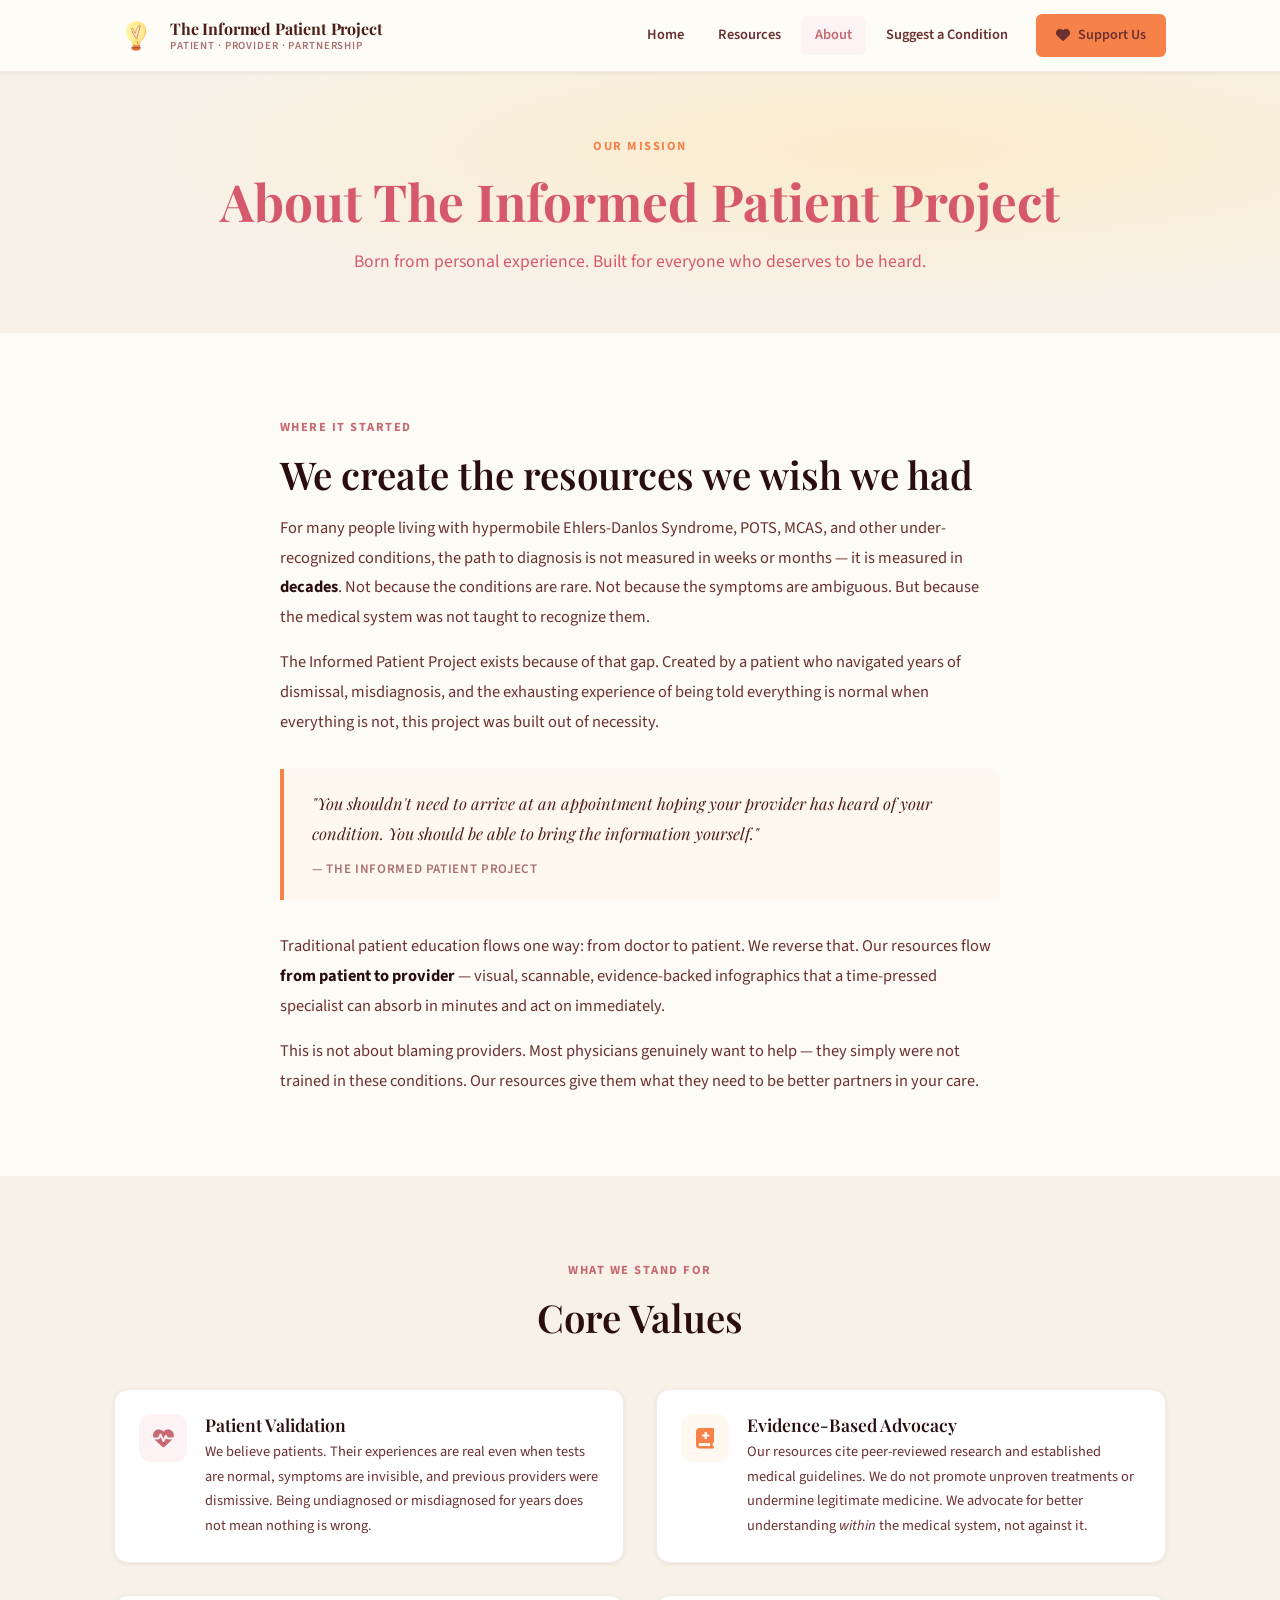
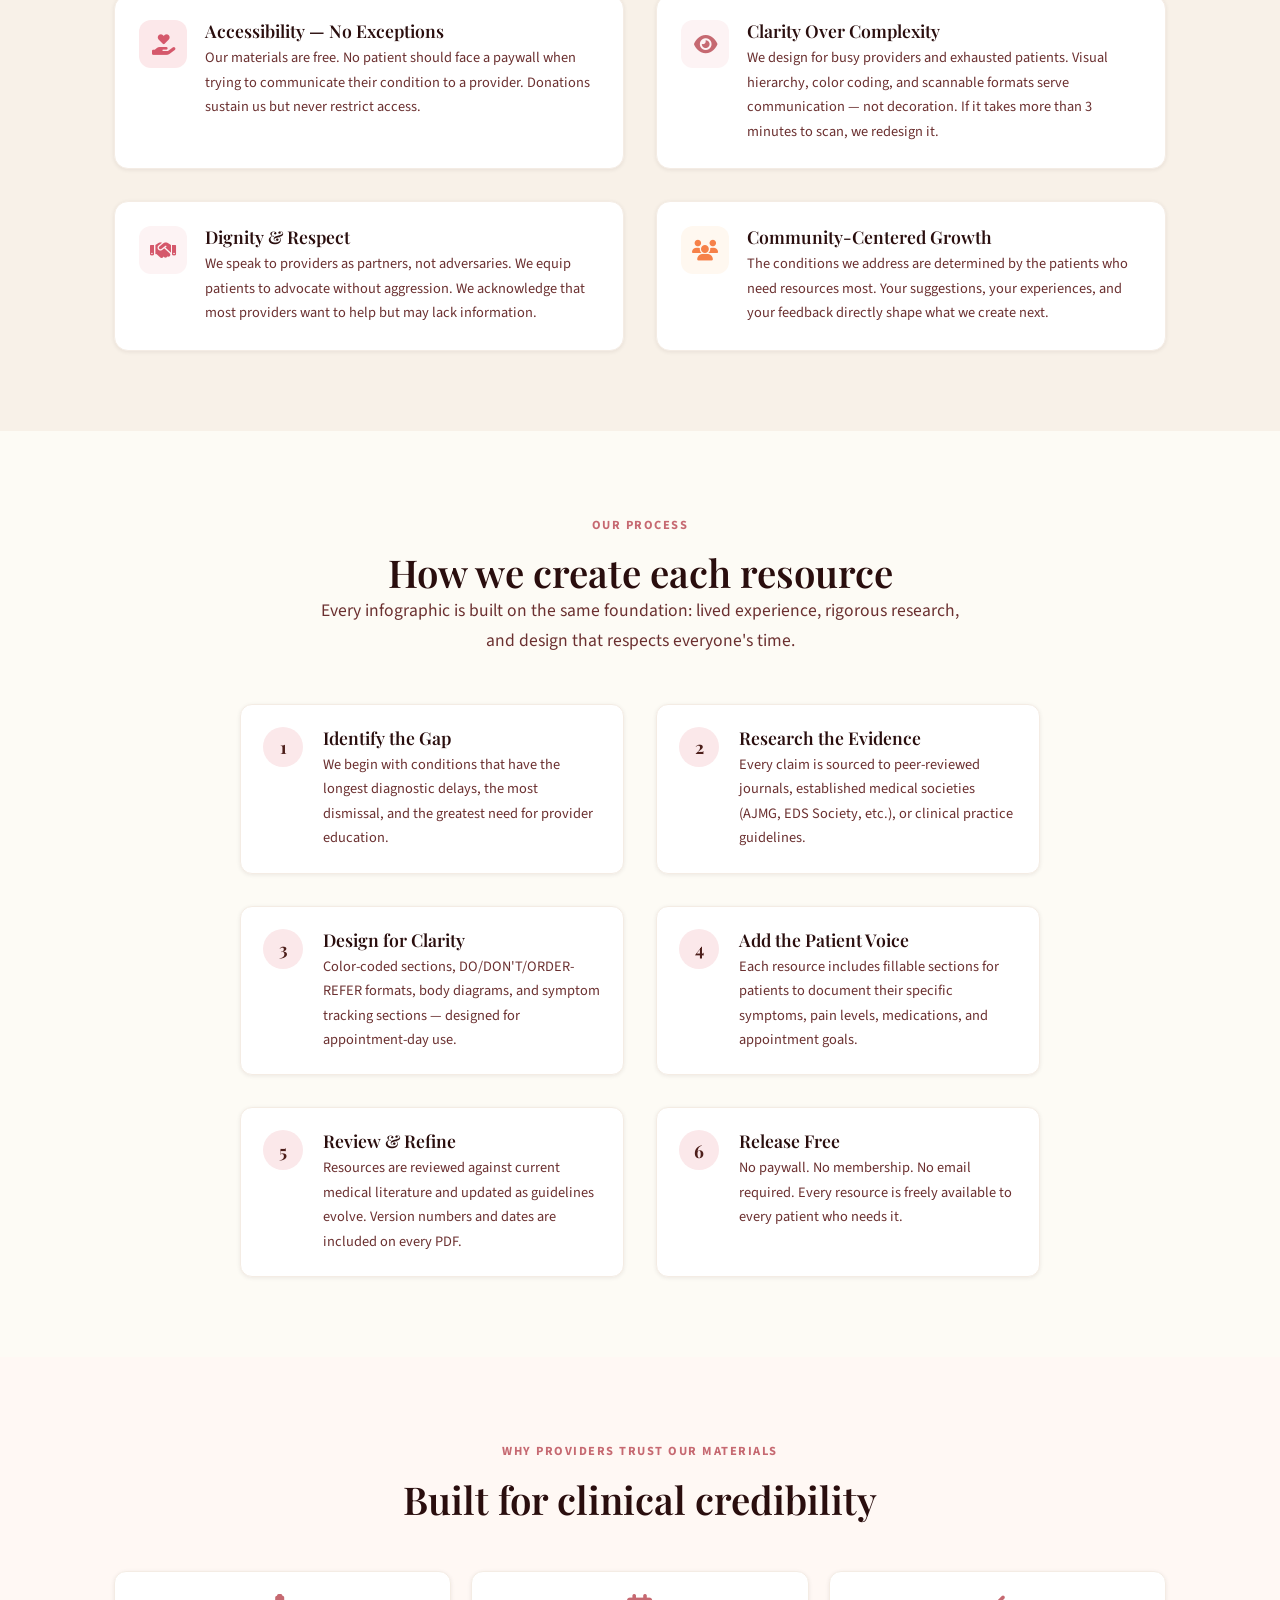
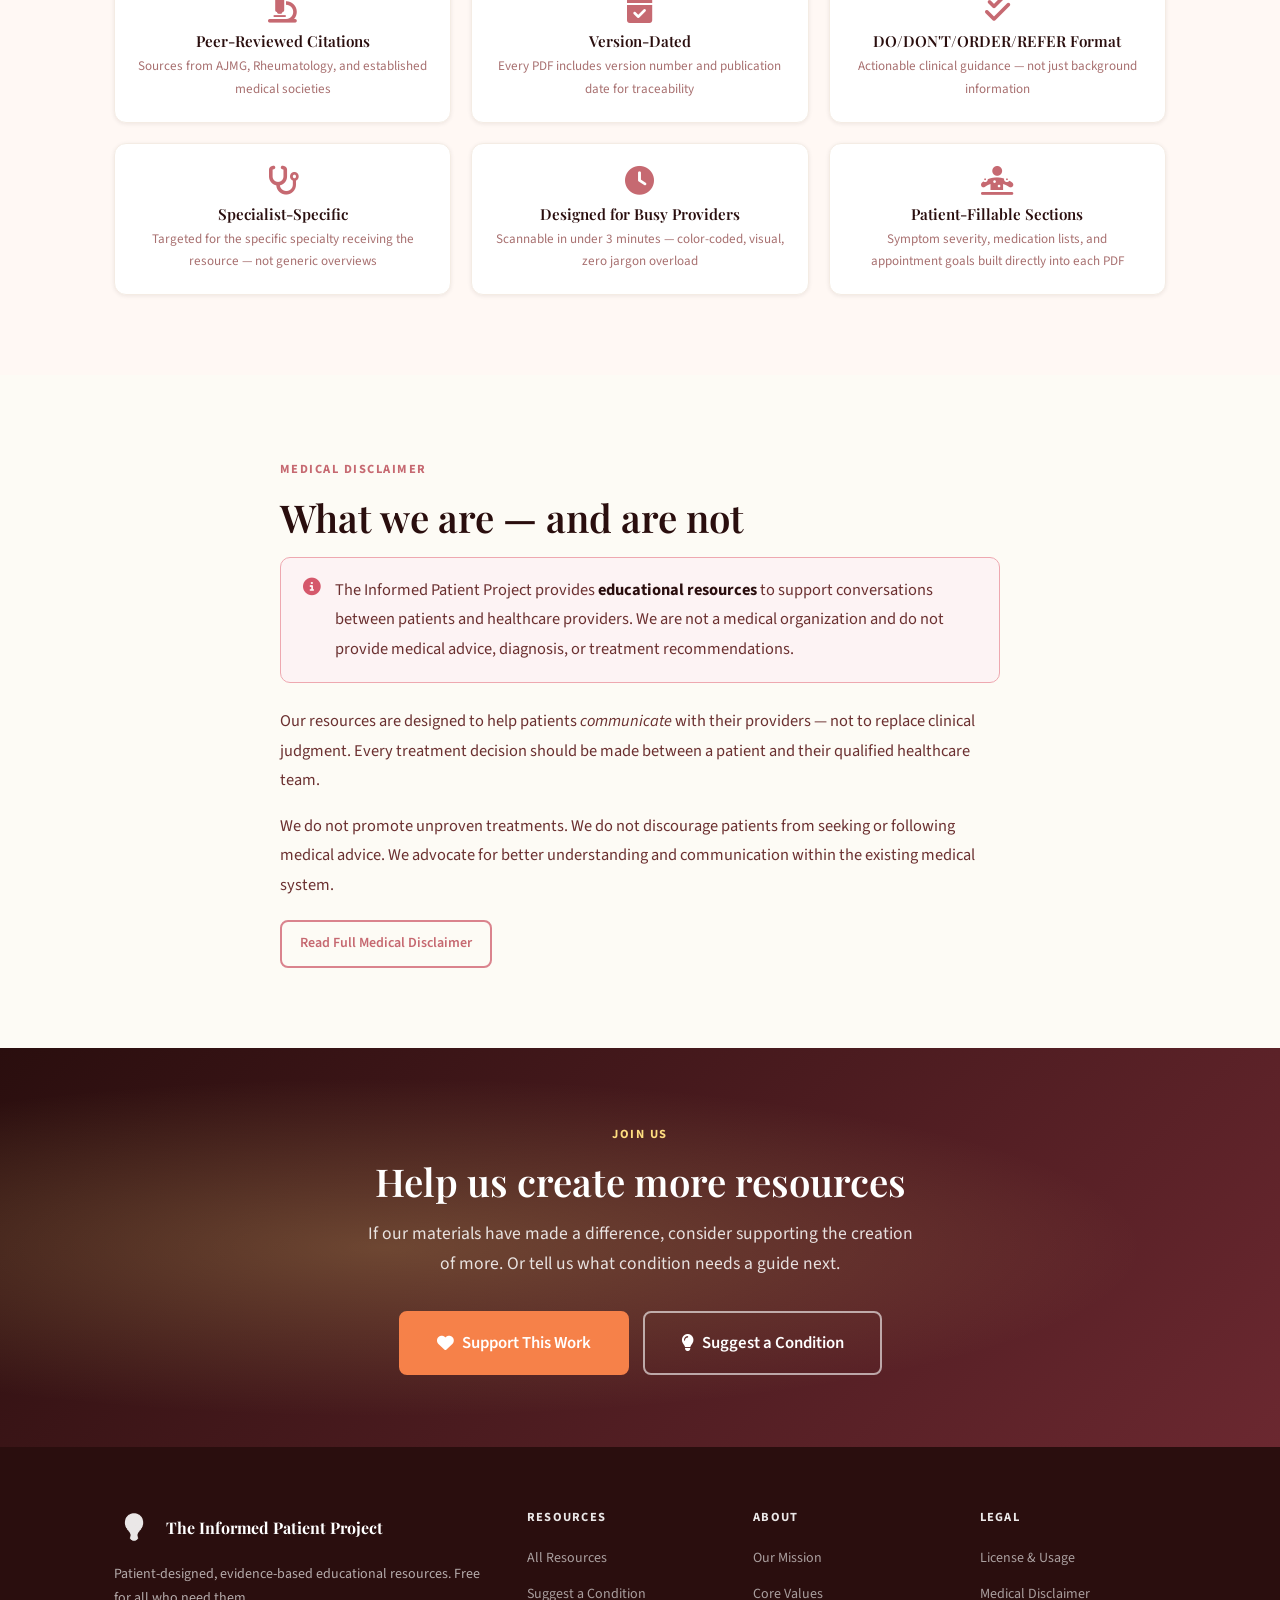
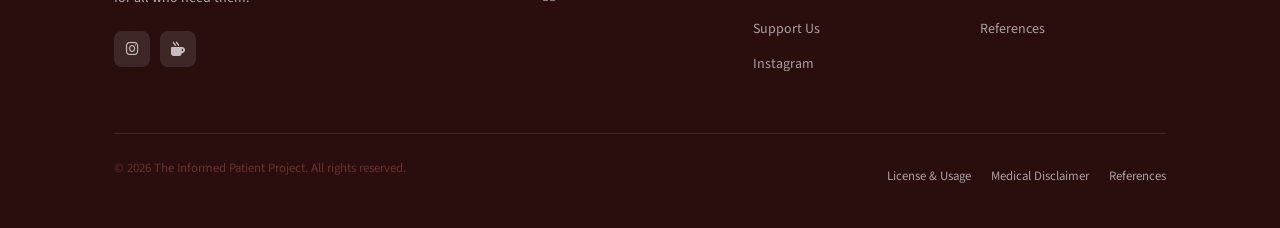
==== commit ab4dbcd6: "Update about.html" ====
--- a/about.html
+++ b/about.html
@@ -395,7 +395,7 @@
         </div>
       </div>
       <div class="footer-bottom">
-        <p>&copy; © 2026 The Informed Patient Project. All rights reserved.</p>
+        <p>© 2026 The Informed Patient Project. All rights reserved.</p>
         <div class="footer-bottom-links">
           <a href="license.html">License &amp; Usage</a>
           <a href="license.html#disclaimer">Medical Disclaimer</a>
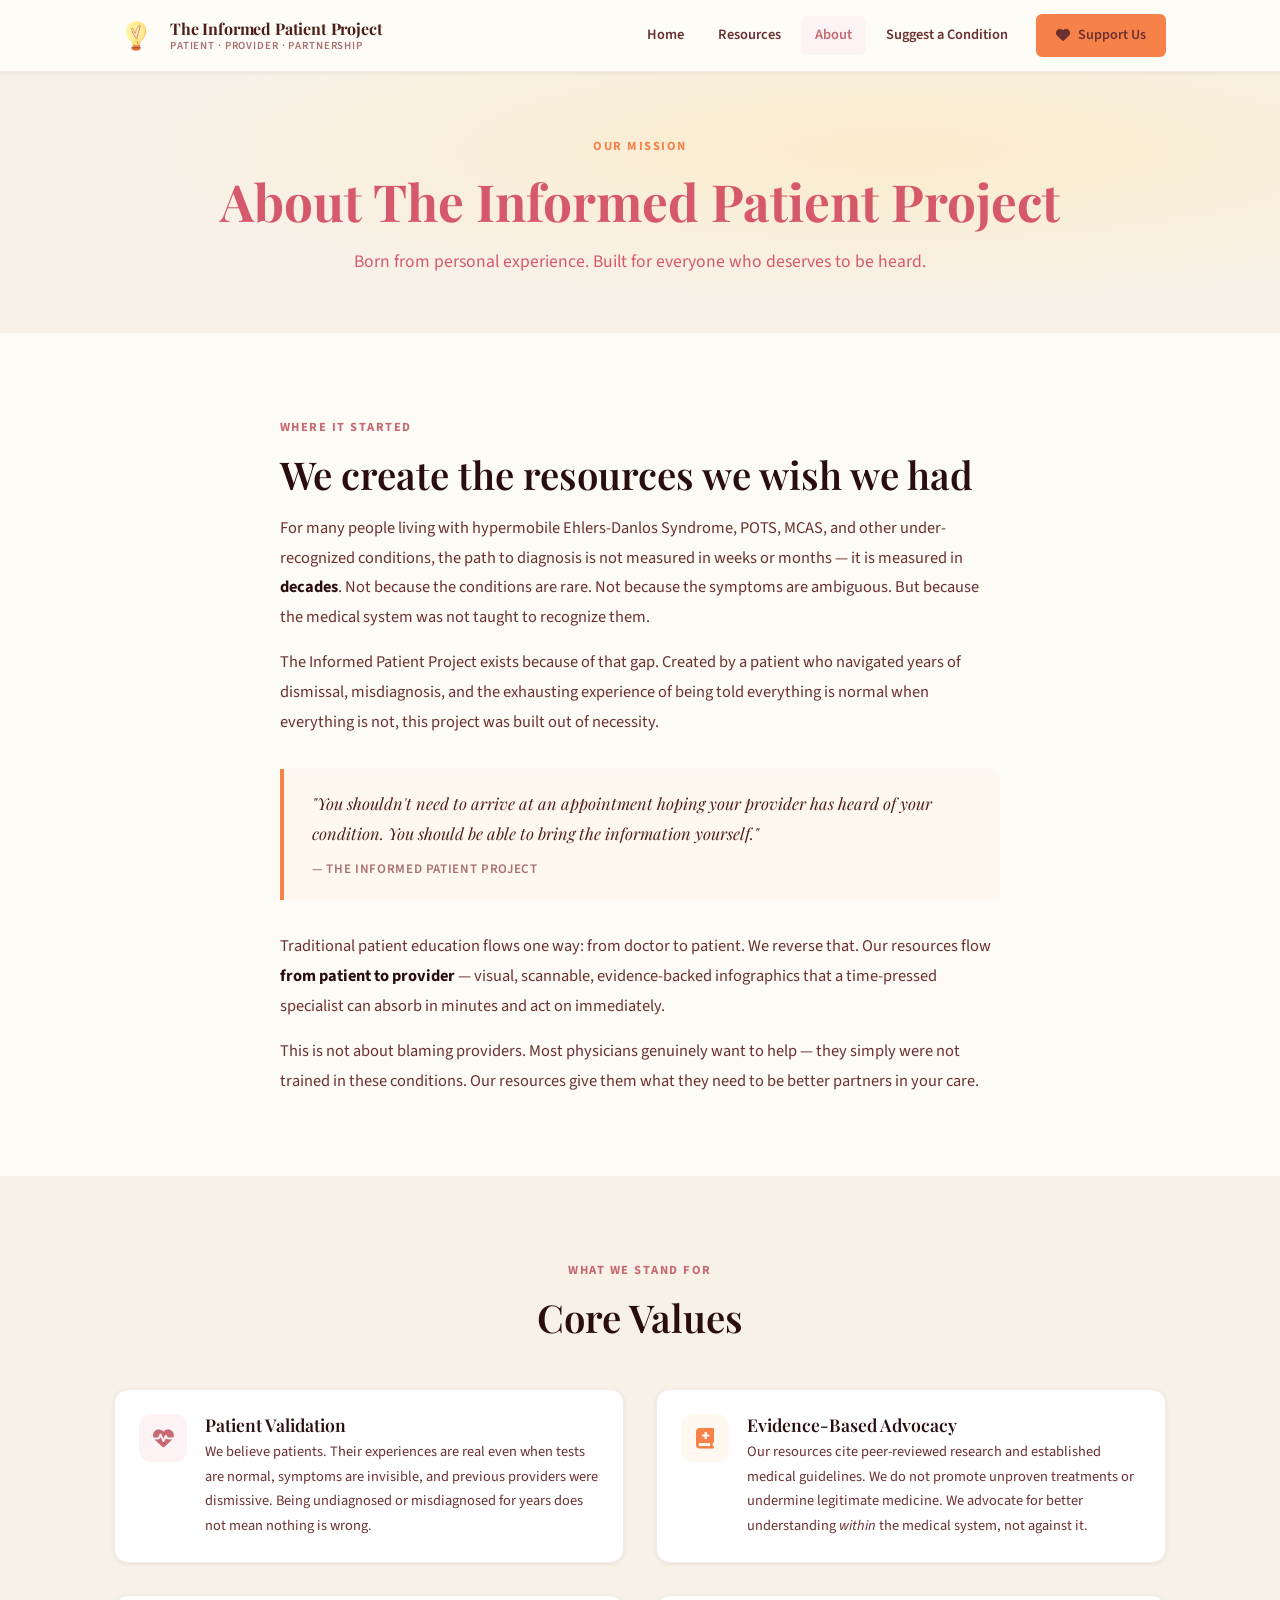
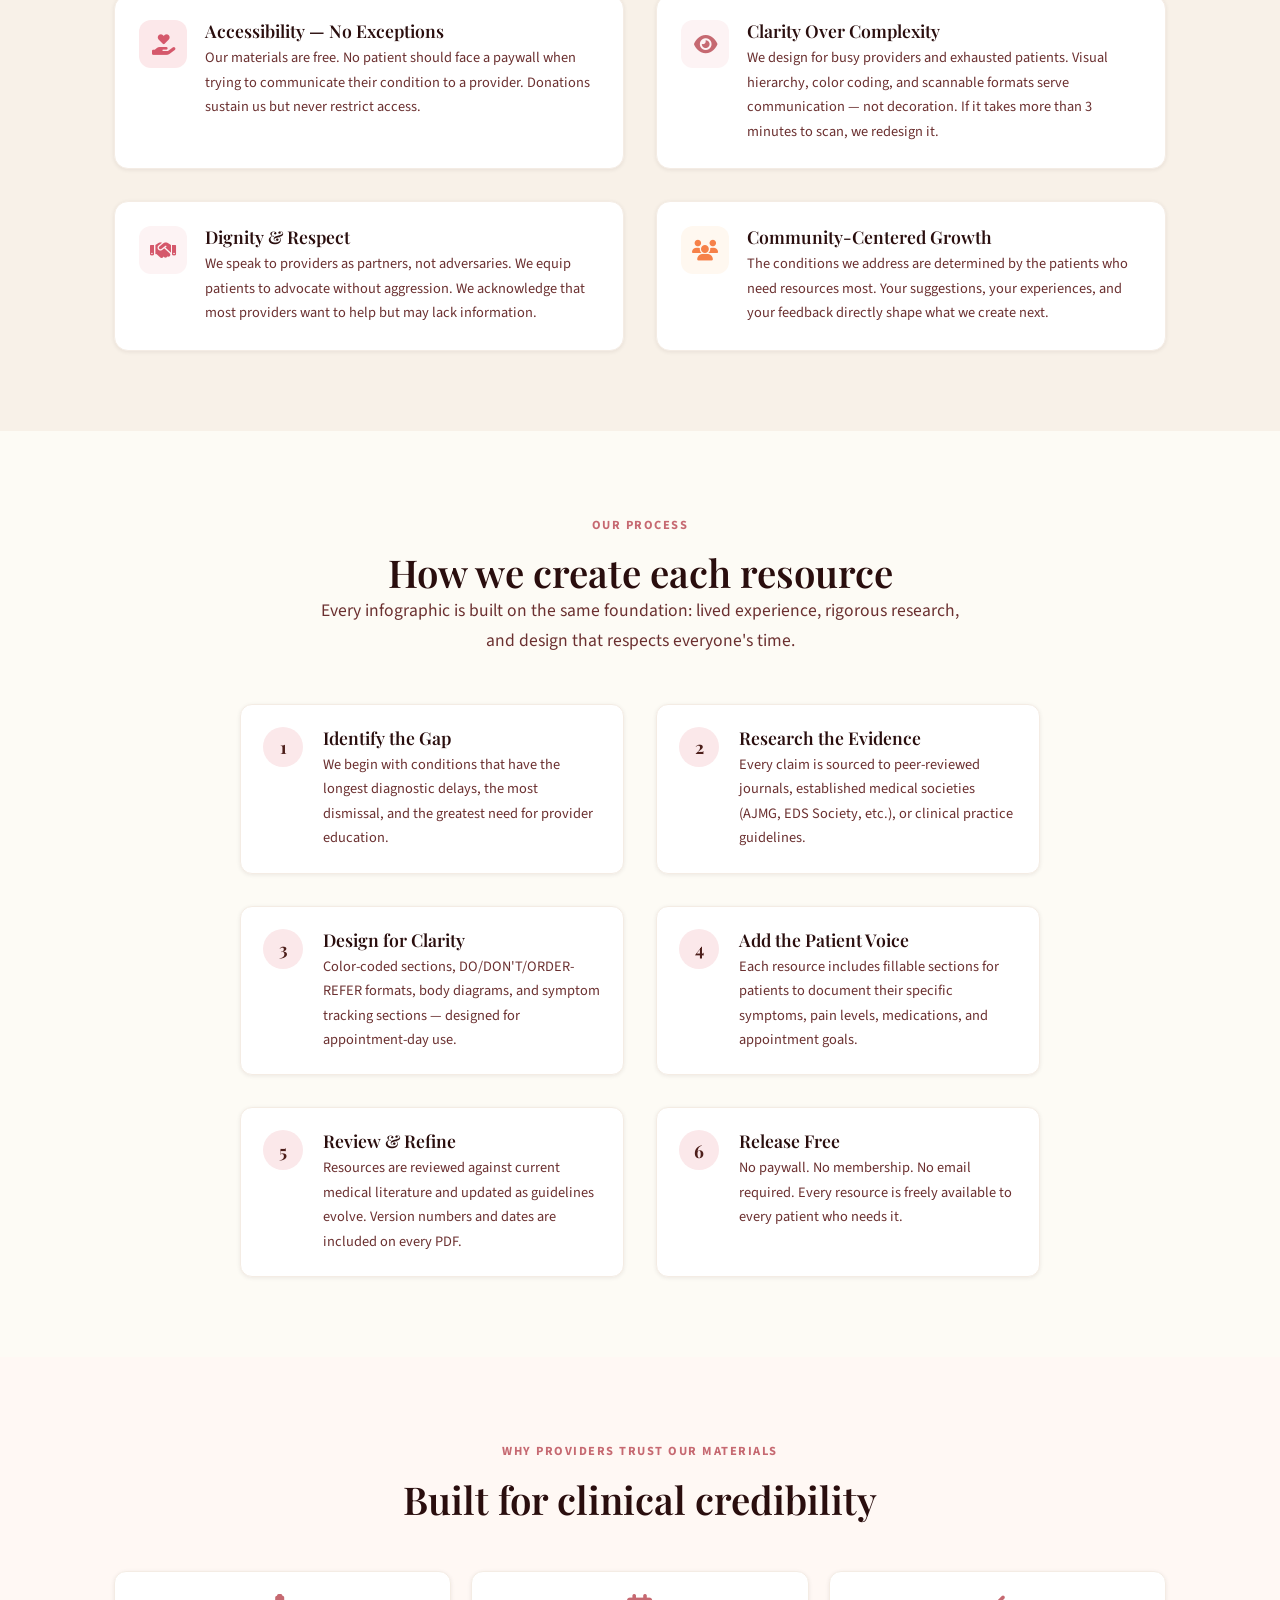
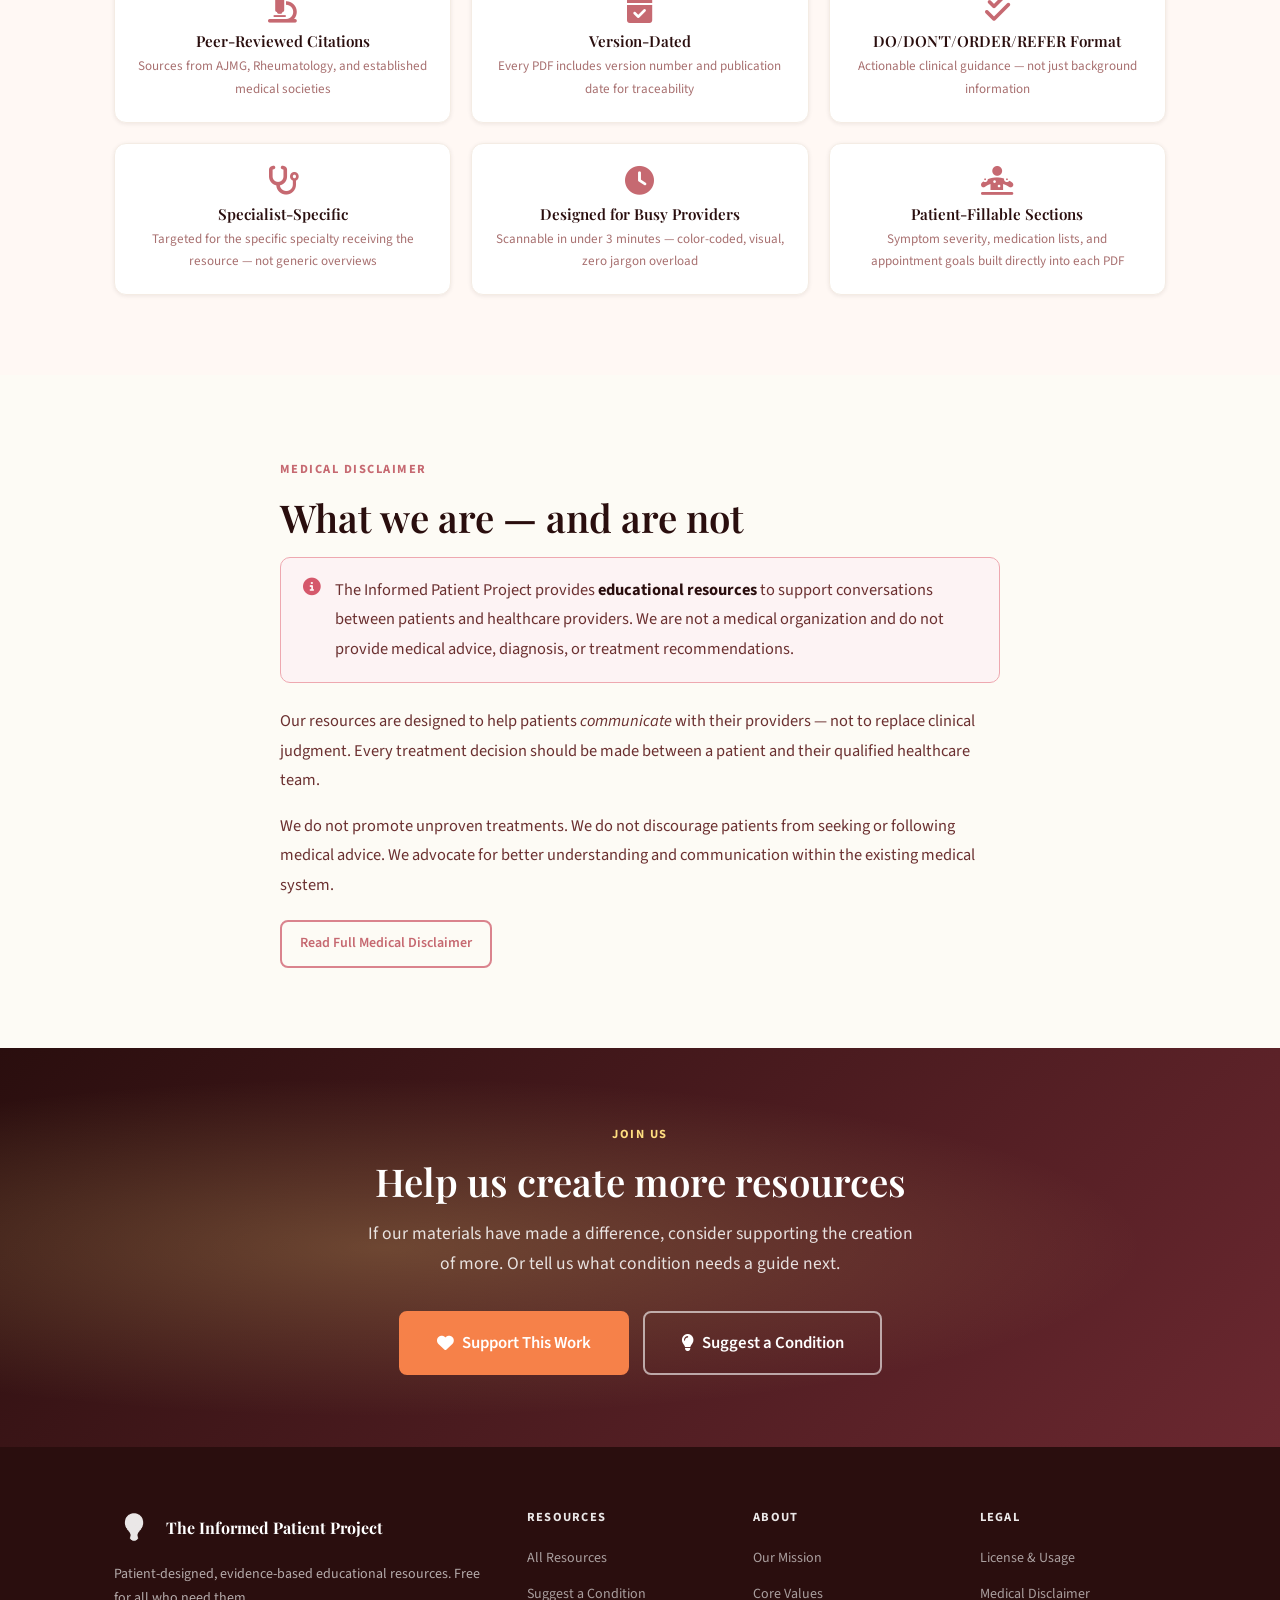
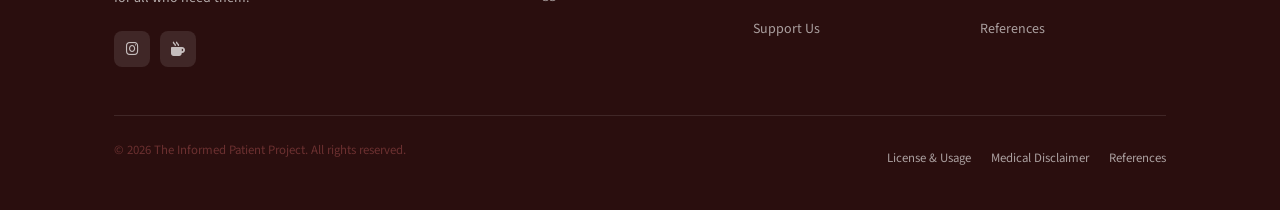
==== commit 7e4db103: "Update about.html" ====
--- a/about.html
+++ b/about.html
@@ -365,7 +365,7 @@
           </div>
           <p>Patient-designed, evidence-based educational resources. Free for all who need them.</p>
           <div class="footer-social">
-            <a href="https://instagram.com/informedpatientproject" target="_blank" rel="noopener noreferrer" aria-label="Instagram"><i class="fa-brands fa-instagram"></i></a>
+            <a href="https://instagram.com/theinformedpatientproject" target="_blank" rel="noopener noreferrer" aria-label="Instagram"><i class="fa-brands fa-instagram"></i></a>
             <a href="https://ko-fi.com/informedpatientproject" target="_blank" rel="noopener noreferrer" aria-label="Ko-fi"><i class="fa-solid fa-mug-hot"></i></a>
           </div>
         </div>
@@ -382,7 +382,6 @@
             <li><a href="about.html">Our Mission</a></li>
             <li><a href="about.html#values">Core Values</a></li>
             <li><a href="support.html">Support Us</a></li>
-            <li><a href="https://instagram.com/informedpatientproject">Instagram</a></li>
           </ul>
         </div>
         <div class="footer-col">
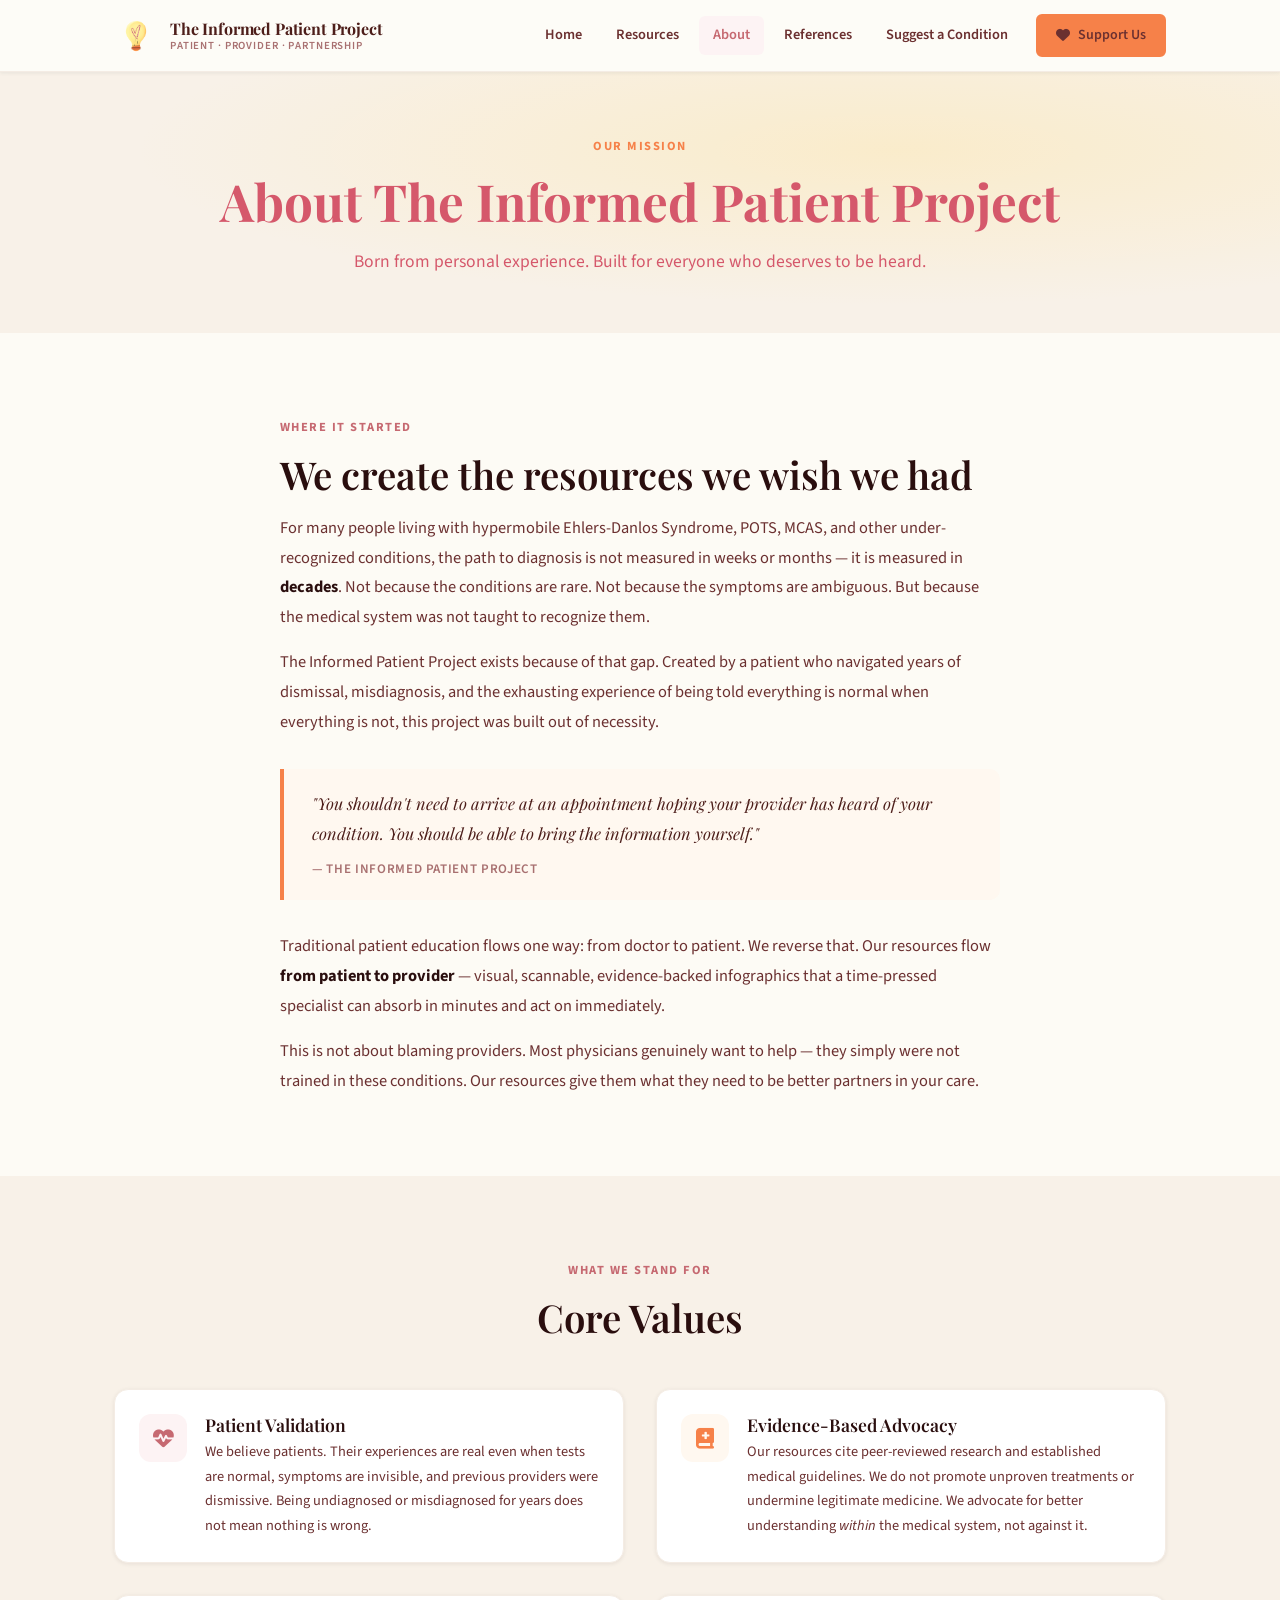
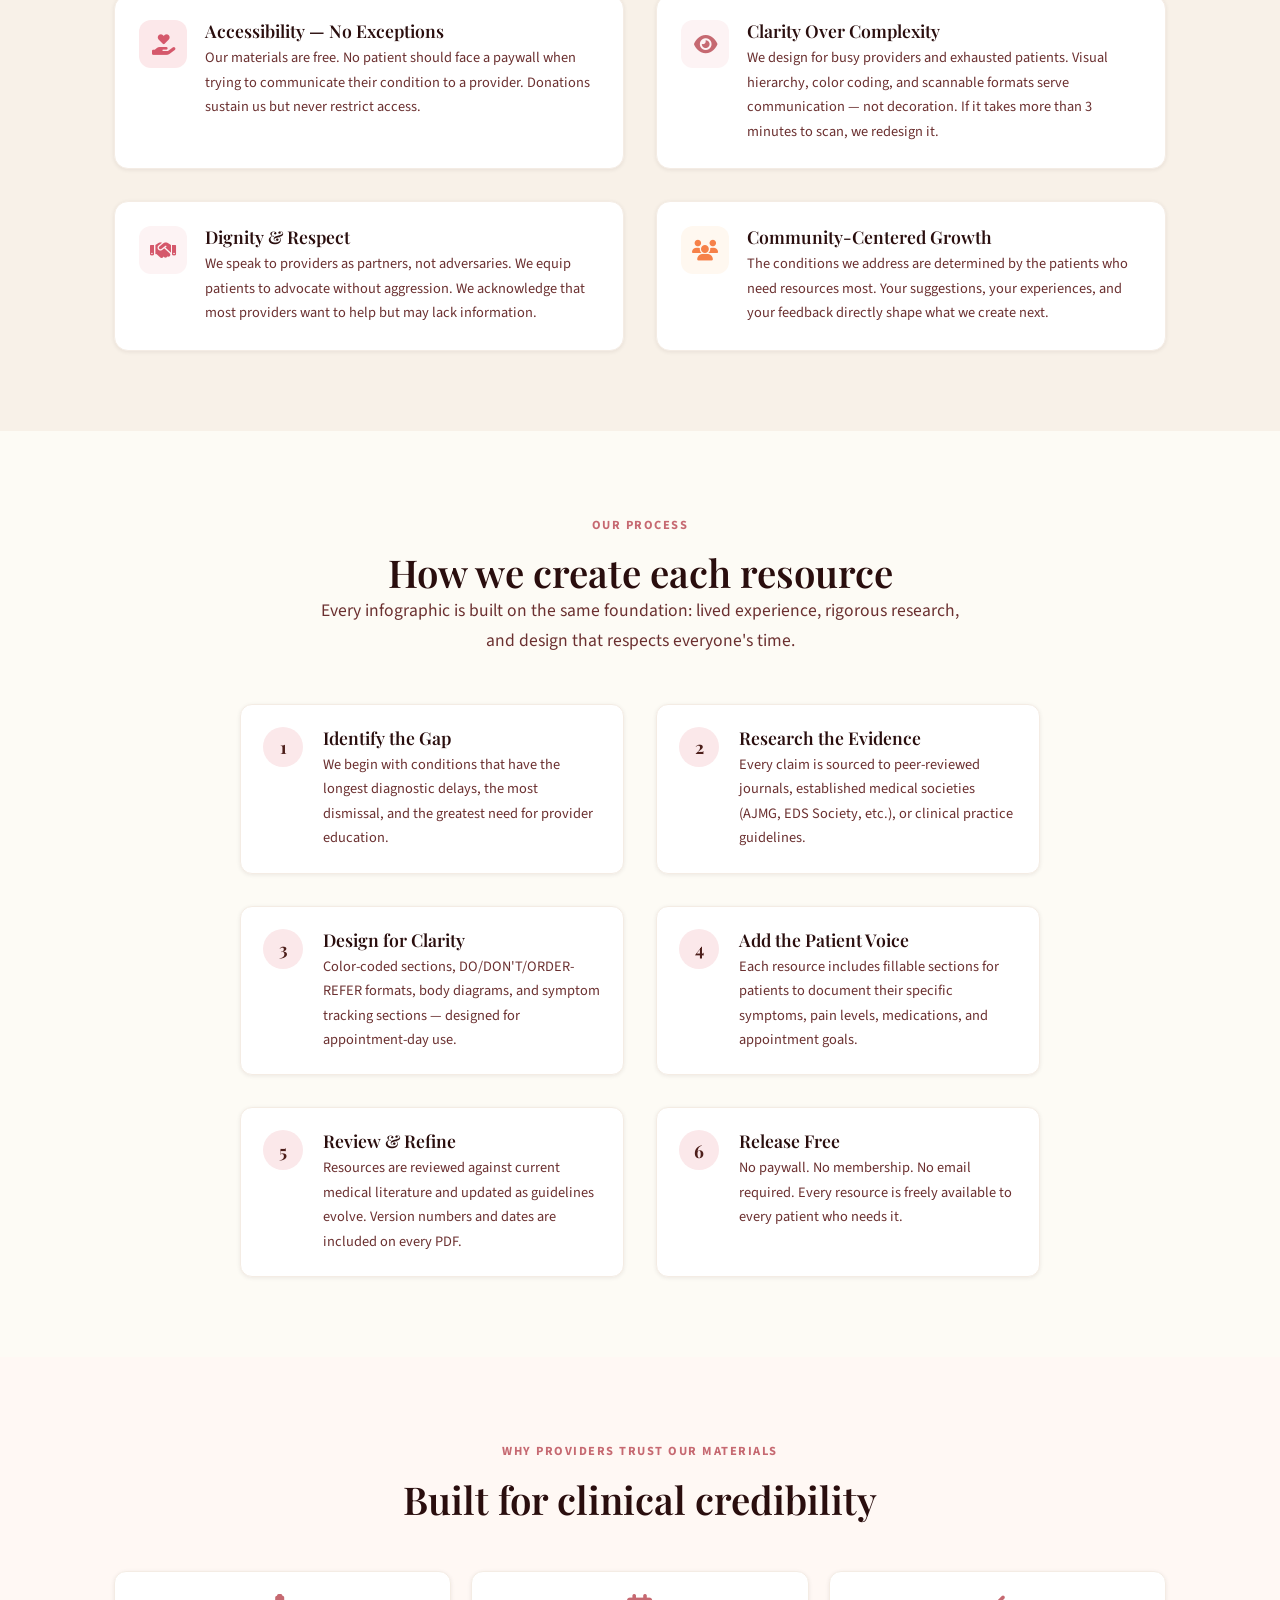
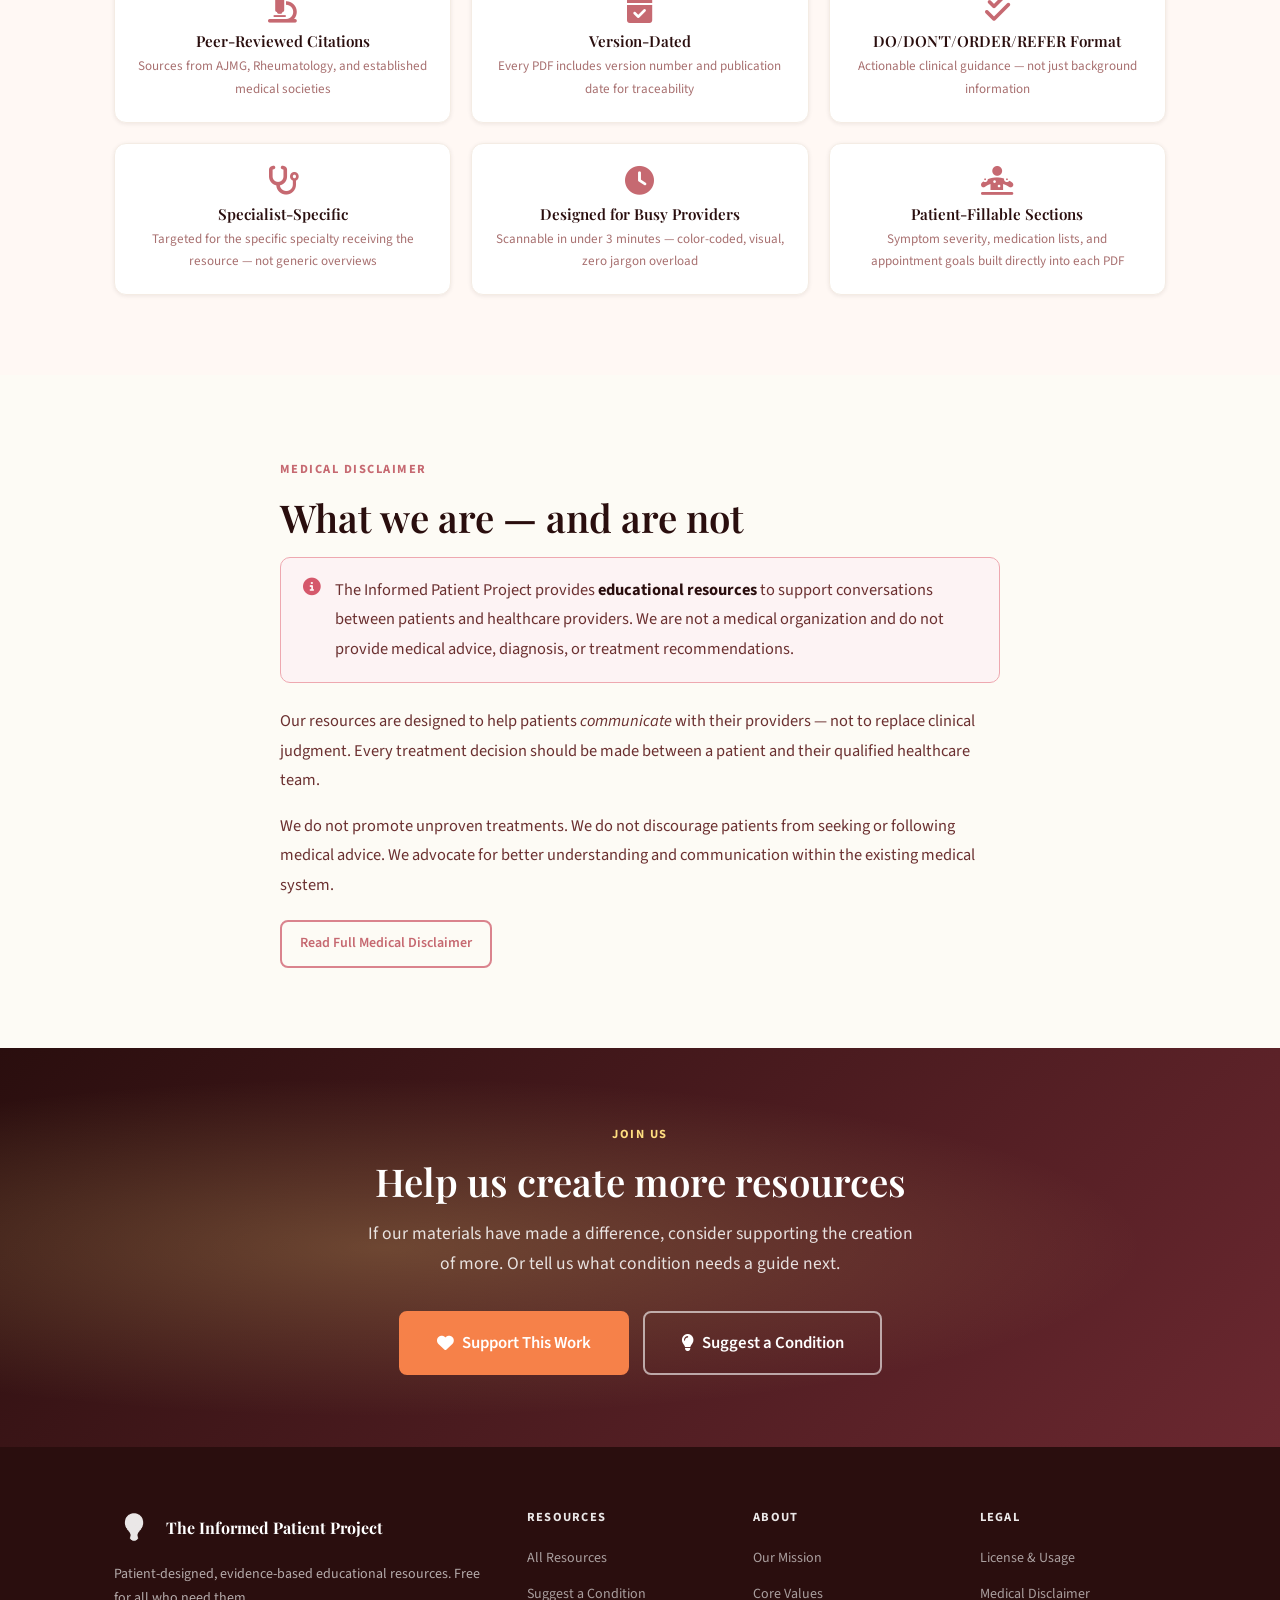
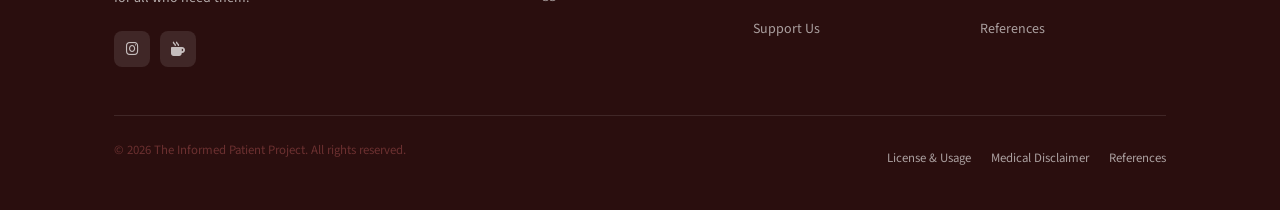
==== commit 37382a80: "Update about.html" ====
--- a/about.html
+++ b/about.html
@@ -95,6 +95,7 @@
         <a href="index.html">Home</a>
         <a href="resources.html">Resources</a>
         <a href="about.html">About</a>
+        <a href="/references.html">References</a>
         <a href="suggest.html">Suggest a Condition</a>
         <a href="support.html" class="btn btn-warm btn-sm">
           <i class="fa-solid fa-heart"></i> Support Us
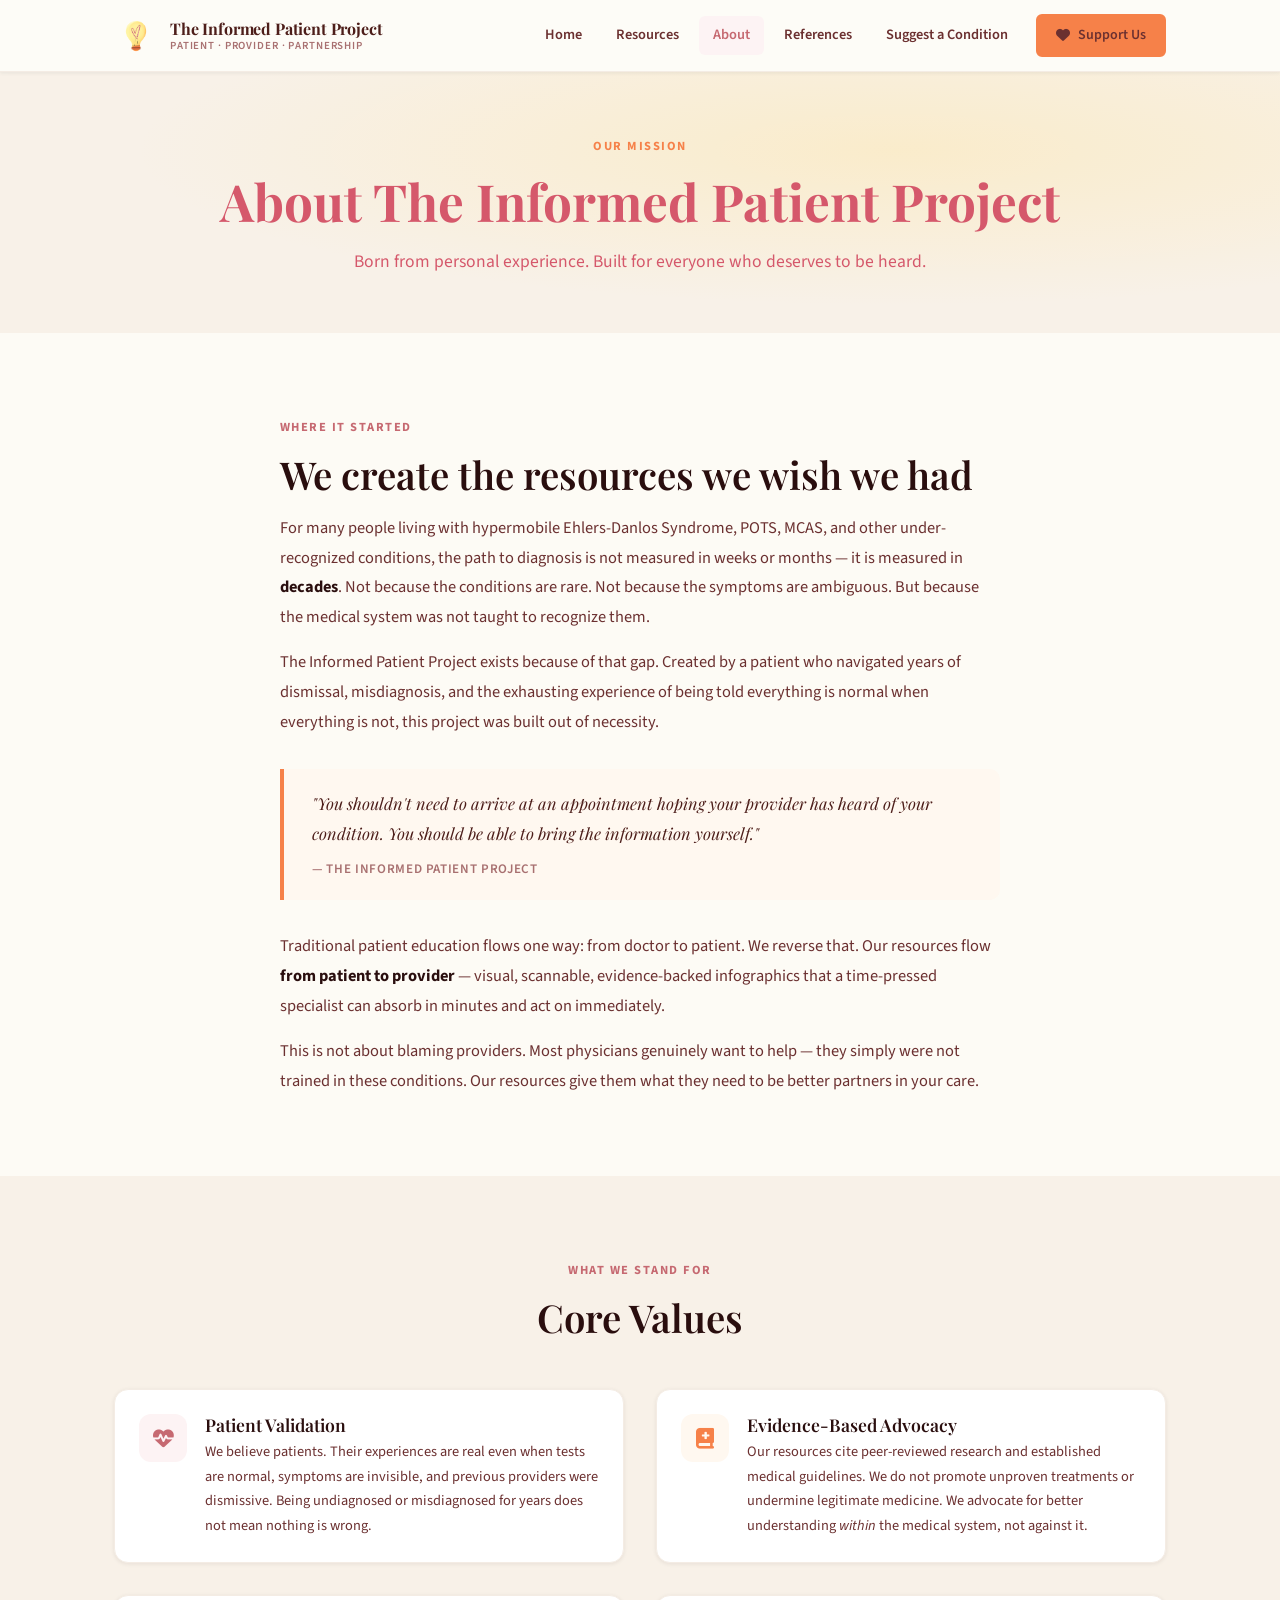
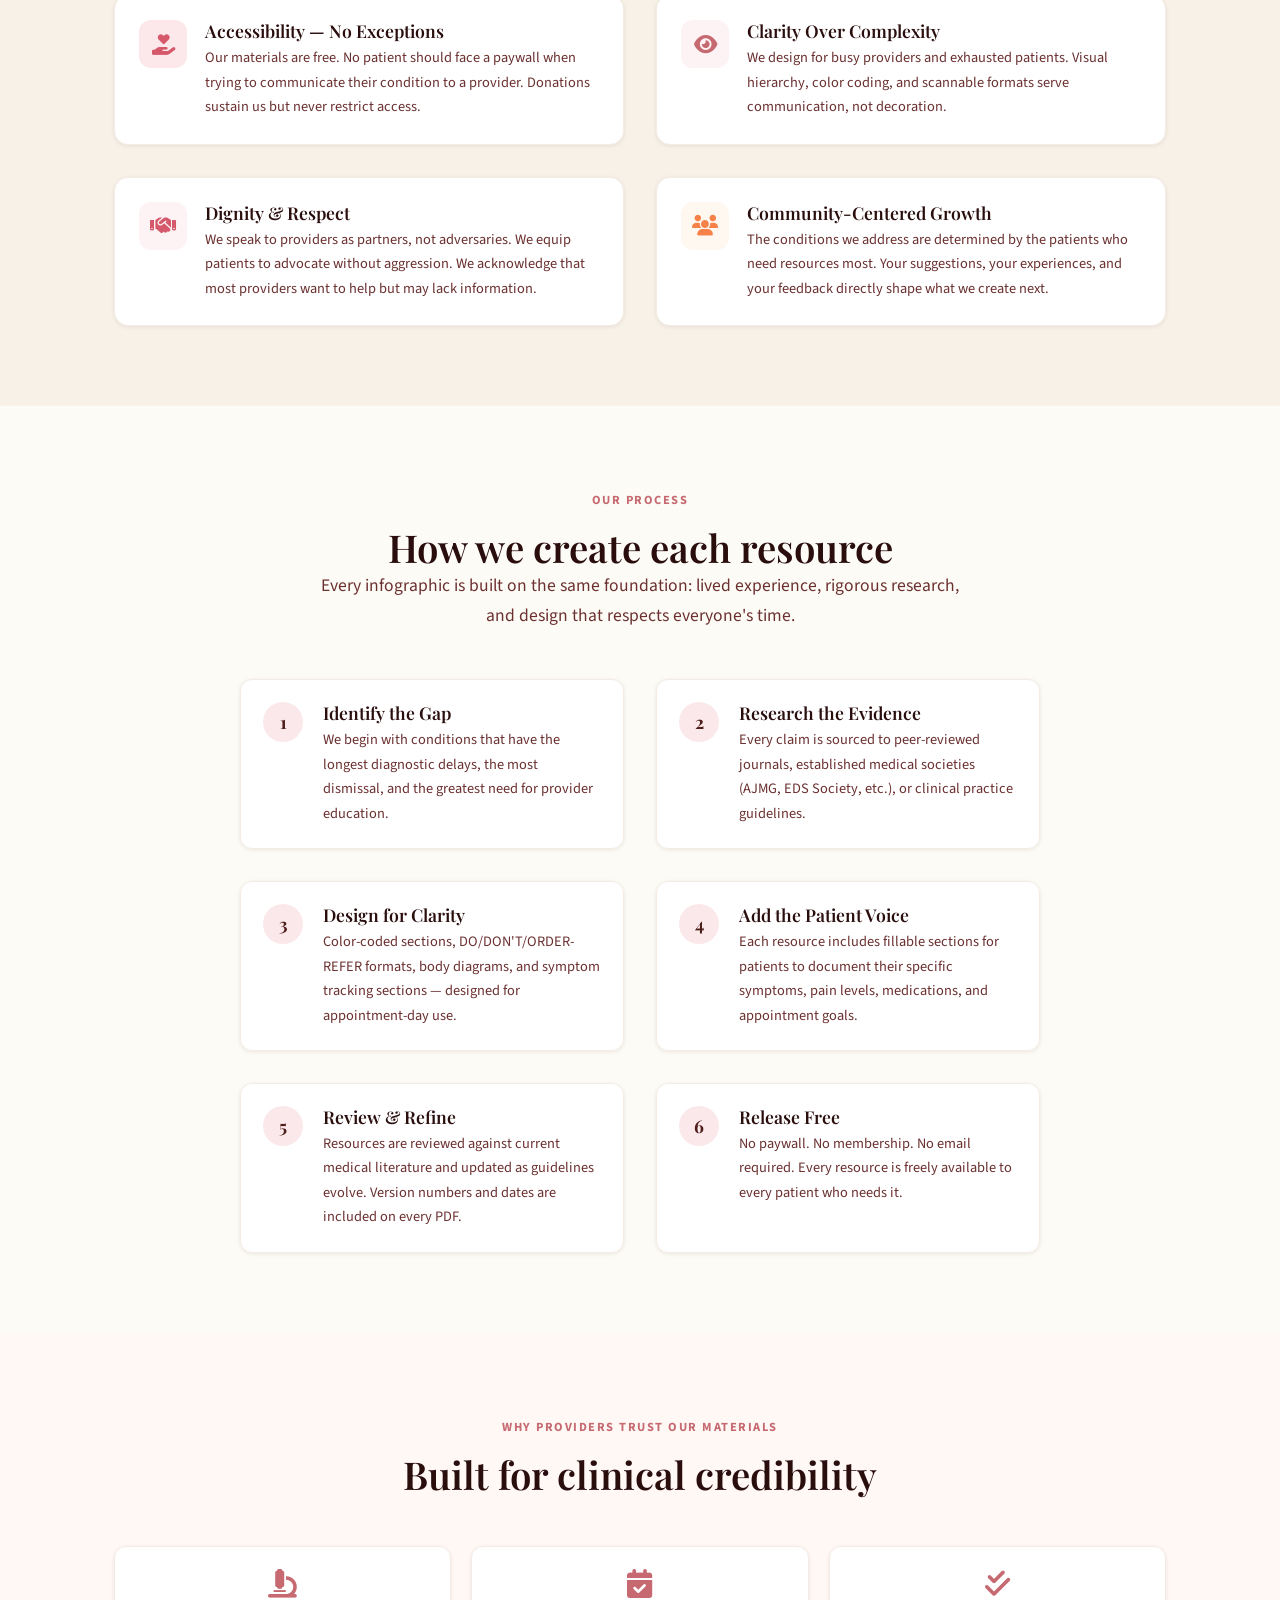
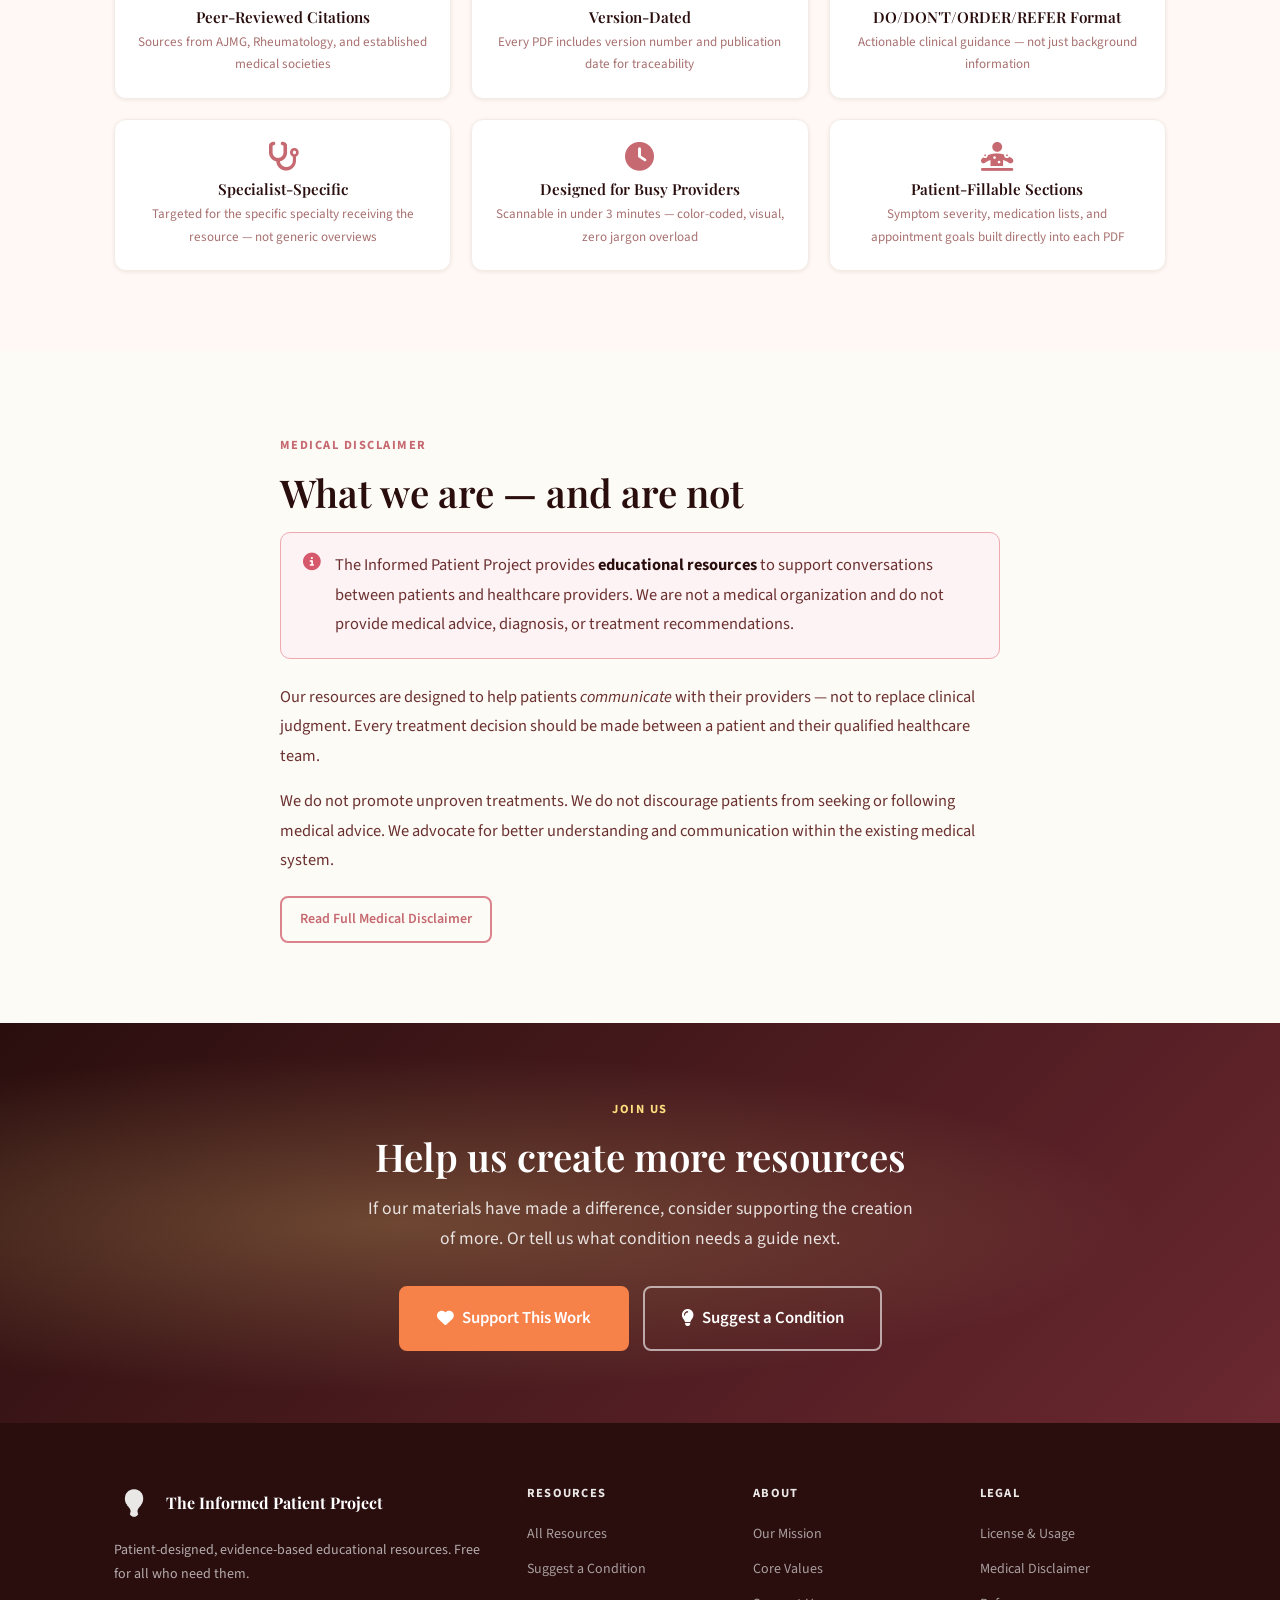
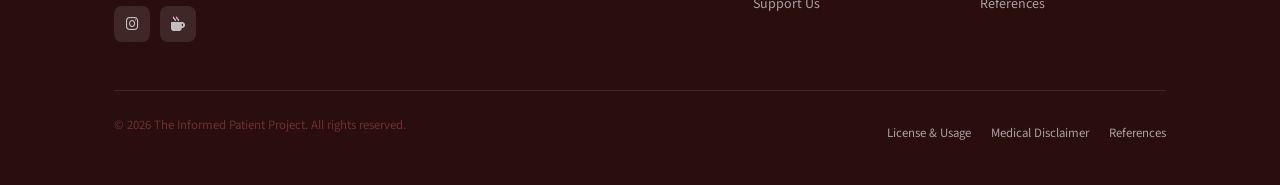
==== commit 0a87fbb1: "Update about.html" ====
--- a/about.html
+++ b/about.html
@@ -196,7 +196,7 @@
             </div>
             <div>
               <h4>Clarity Over Complexity</h4>
-              <p>We design for busy providers and exhausted patients. Visual hierarchy, color coding, and scannable formats serve communication — not decoration. If it takes more than 3 minutes to scan, we redesign it.</p>
+              <p>We design for busy providers and exhausted patients. Visual hierarchy, color coding, and scannable formats serve communication, not decoration.</p>
             </div>
           </div>
           <div class="value-item reveal">
